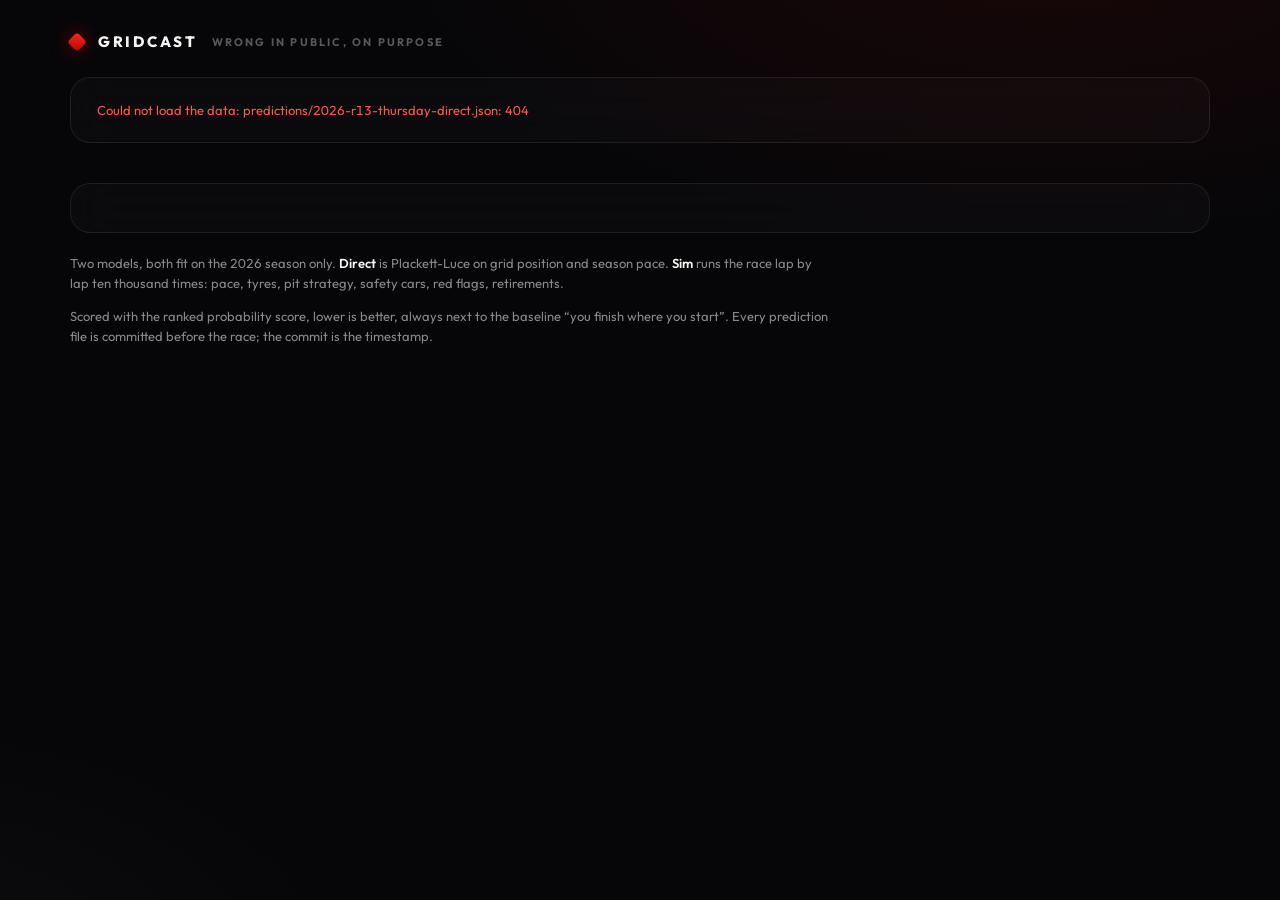
==== site/index.html @ 159142ab "site: static scorecard page, pages workflow, commit proof in manifest" ====
<!DOCTYPE html>
<html lang="en">
<head>
<meta charset="utf-8">
<meta name="viewport" content="width=device-width, initial-scale=1">
<title>gridcast · F1 probabilities, committed before lights out</title>
<meta name="description" content="Two models predict every Formula 1 race before it starts. Every prediction is committed to git first, so the misses are on the record too.">
<link rel="preconnect" href="https://fonts.googleapis.com">
<link rel="preconnect" href="https://fonts.gstatic.com" crossorigin>
<link href="https://fonts.googleapis.com/css2?family=Outfit:wght@300;400;500;600;700;800&display=swap" rel="stylesheet">
<link rel="icon" href="data:image/svg+xml,%3Csvg xmlns='http://www.w3.org/2000/svg' viewBox='0 0 32 32'%3E%3Crect x='7' y='7' width='18' height='18' rx='4' transform='rotate(45 16 16)' fill='%23E10600'/%3E%3C/svg%3E">
<link rel="stylesheet" href="style.css">
</head>
<body>
<main>
  <header class="top">
    <span class="mark" aria-hidden="true"></span>
    <span class="wordmark">GRIDCAST</span>
    <span class="tag">WRONG IN PUBLIC, ON PURPOSE</span>
    <span class="spacer"></span>
    <a class="repo" id="repo-link" href="#" hidden>source</a>
  </header>

  <section id="hero" class="card hero" aria-label="Next race">
    <p class="muted">Loading the next call…</p>
  </section>

  <section id="record" class="record" aria-label="Record so far"></section>

  <section id="races" class="card races" aria-label="Scored races"></section>

  <footer class="foot">
    <p>Two models, both fit on the 2026 season only. <b>Direct</b> is Plackett-Luce on grid position and season pace. <b>Sim</b> runs the race lap by lap ten thousand times: pace, tyres, pit strategy, safety cars, red flags, retirements.</p>
    <p>Scored with the ranked probability score, lower is better, always next to the baseline “you finish where you start”. Every prediction file is committed before the race; the commit is the timestamp.</p>
  </footer>
</main>
<script src="app.js"></script>
</body>
</html>
---- site/style.css ----
/* Tokens ported from apex (github.com/nitrimandylis/apex, app/tokens.css):
   dark glass timing screen, F1 red. Plain CSS, no build. */
:root {
  --paper: #060608;
  --ink: #F5F3F1;
  --ink-dim: rgba(245, 243, 241, 0.55);
  --ink-faint: rgba(245, 243, 241, 0.35);
  --accent: #E10600;
  --bright: #FF564E;
  --rule: rgba(245, 243, 241, 0.08);
  --glass: rgba(255, 255, 255, 0.025);
  --font: "Outfit", "Helvetica Neue", sans-serif;
  --ease-out: cubic-bezier(0.22, 1, 0.36, 1);
  --ease-strong: cubic-bezier(0.23, 1, 0.32, 1);
}

* { box-sizing: border-box; }

html {
  min-height: 100%;
  background:
    radial-gradient(1100px 520px at 82% -8%, rgba(225, 6, 0, 0.09), transparent 60%),
    radial-gradient(900px 500px at -10% 110%, rgba(255, 255, 255, 0.03), transparent 55%),
    var(--paper);
}
html, body {
  margin: 0;
  color: var(--ink);
  font-family: var(--font);
  font-variant-numeric: tabular-nums;
  -webkit-font-smoothing: antialiased;
}

a { color: var(--ink); text-decoration: none; }
a:hover { color: var(--bright); }
a:focus-visible, button:focus-visible, summary:focus-visible { outline: 2px solid var(--bright); outline-offset: 2px; }

main { max-width: 1180px; margin: 0 auto; padding: 32px 20px 80px; }

/* ---- header ---- */
.top { display: flex; align-items: center; gap: 14px; margin-bottom: 26px; flex-wrap: wrap; }
.mark {
  width: 14px; height: 14px; border-radius: 4px; transform: rotate(45deg);
  background: linear-gradient(135deg, #FF2A1F, #B50500);
  box-shadow: 0 0 18px rgba(225, 6, 0, 0.55);
}
.wordmark { font-weight: 800; letter-spacing: 0.18em; font-size: 15px; }
.tag { font-size: 11px; font-weight: 700; letter-spacing: 0.2em; color: var(--ink-faint); }
.spacer { flex: 1; }
.repo { font-size: 12px; color: var(--ink-dim); border: 1px solid var(--rule); border-radius: 999px; padding: 5px 12px; }
.repo:hover { border-color: var(--ink-dim); }

/* ---- cards ---- */
.card {
  border: 1px solid var(--rule);
  background: var(--glass);
  border-radius: 20px;
  padding: 24px 26px;
  backdrop-filter: blur(18px);
  margin-bottom: 20px;
}
.label { font-size: 11px; font-weight: 700; letter-spacing: 0.2em; color: var(--ink-dim); margin: 0 0 14px; }
.muted { color: var(--ink-dim); font-size: 13px; margin: 0; }
.bad { color: var(--bright); }

/* ---- hero head ---- */
.hero h1 { font-size: 26px; font-weight: 600; margin: 0 0 4px; letter-spacing: 0.01em; }
.hero .sub { font-size: 13px; color: var(--ink-dim); margin: 0 0 18px; }
.stamps { display: flex; flex-wrap: wrap; gap: 8px 24px; font-size: 12px; color: var(--ink-dim); margin: 0 0 22px; padding: 0; list-style: none; }
.stamps b { color: var(--ink); font-weight: 600; }
.stamps code { font-family: ui-monospace, SFMono-Regular, Menlo, monospace; font-size: 11px; color: var(--ink-faint); }

/* ---- heatmaps (desktop hero) ---- */
.heatmaps { display: grid; grid-template-columns: 1fr 1fr; gap: 20px; }
.heat { min-width: 0; }
.heat .scroll { overflow-x: auto; }
.heat table { border-collapse: collapse; }
.heat th { font-size: 9.5px; font-weight: 600; color: var(--ink-faint); padding: 0 0 6px; text-align: center; }
.heat th.n { text-align: right; padding-right: 6px; }
.heat td.d {
  position: sticky; left: 0; background: var(--paper);
  font-size: 12.5px; font-weight: 500; padding: 0 8px 0 0; white-space: nowrap;
}
.heat td.c { width: 20px; height: 19px; padding: 1px; }
.heat td.c div { width: 100%; height: 100%; border-radius: 3px; }
.heat td.n { font-size: 11.5px; color: var(--ink-dim); text-align: right; padding: 0 0 0 8px; white-space: nowrap; }
.heat td.n.first { padding-left: 14px; }
.heat tr:hover td.c div { outline: 1px solid rgba(245, 243, 241, 0.25); }
.heat .scale { font-size: 11px; color: var(--ink-faint); margin-top: 10px; }

.stripe { display: inline-block; width: 3px; height: 14px; border-radius: 2px; margin-right: 8px; vertical-align: -2px; }

/* ---- bars (phone hero) ---- */
.bars { display: none; }
.seg { display: inline-flex; border: 1px solid var(--rule); border-radius: 999px; padding: 3px; gap: 2px; margin-bottom: 14px; }
.seg button {
  font: inherit; font-size: 12px; font-weight: 600; letter-spacing: 0.04em;
  color: var(--ink-dim); background: transparent; border: 0; border-radius: 999px;
  padding: 6px 12px; cursor: pointer; transition: transform 120ms var(--ease-strong);
}
.seg button[aria-pressed="true"] { background: rgba(245, 243, 241, 0.1); color: var(--ink); }
.seg button:active { transform: scale(0.97); }
.legend { display: flex; gap: 16px; font-size: 11px; color: var(--ink-dim); margin-bottom: 10px; }
.legend i { display: inline-block; width: 10px; height: 10px; border-radius: 2px; margin-right: 6px; vertical-align: -1px; }
.legend .direct i { background: var(--ink); }
.legend .sim i { background: var(--accent); }
.bar-row { display: grid; grid-template-columns: 58px 1fr 84px; align-items: center; gap: 10px; padding: 7px 8px; border-radius: 10px; }
.bar-row:nth-child(odd) { background: rgba(255, 255, 255, 0.025); }
.bar-row .code { font-size: 13px; font-weight: 600; white-space: nowrap; }
.bar-row .track { display: grid; gap: 3px; }
.bar-row .bar { height: 7px; border-radius: 2px; transform-origin: left; }
.bar-row .bar.direct { background: var(--ink); }
.bar-row .bar.sim { background: var(--accent); }
.bar-row .nums { font-size: 12px; text-align: right; color: var(--ink-dim); line-height: 1.3; }
.bar-row .nums b { color: var(--ink); font-weight: 600; }

/* ---- record strip ---- */
.record { display: grid; grid-template-columns: repeat(auto-fit, minmax(240px, 1fr)); gap: 14px; margin-bottom: 20px; }
.record .cell { border: 1px solid var(--rule); background: var(--glass); border-radius: 16px; padding: 16px 18px; }
.record .cell .label { margin-bottom: 10px; }
.record .row { display: flex; justify-content: space-between; font-size: 13px; padding: 3px 0; color: var(--ink-dim); }
.record .row b { color: var(--ink); font-weight: 600; }
.record .row.win b { font-weight: 700; }
.record .row.bad b { color: var(--bright); }
.record .empty { border: 1px dashed var(--rule); border-radius: 16px; padding: 16px 18px; font-size: 13px; color: var(--ink-dim); }

/* ---- race table ---- */
.races .head, .race summary, .race .drv { display: grid; align-items: center; gap: 10px; }
.races .head, .race summary { grid-template-columns: 40px 1fr 76px 76px 76px; }
.races .head { font-size: 10.5px; font-weight: 700; letter-spacing: 0.16em; color: var(--ink-faint); padding: 0 10px 8px; }
.races .head span:nth-child(n+3), .race summary span:nth-child(n+3) { text-align: right; }
.race summary { list-style: none; cursor: pointer; padding: 10px; border-radius: 12px; font-size: 13.5px; }
.race summary::-webkit-details-marker { display: none; }
.race:nth-of-type(odd) summary { background: rgba(255, 255, 255, 0.025); }
.race summary:hover { background: rgba(255, 255, 255, 0.05); }
.race .rnd { color: var(--ink-faint); font-weight: 600; }
.race .call { display: block; color: var(--ink-dim); font-size: 11.5px; text-transform: capitalize; }
.race .win { font-weight: 700; }
.race .drivers { padding: 6px 10px 14px 50px; }
.race .drv { grid-template-columns: 70px 50px 50px 76px 76px; font-size: 12.5px; padding: 4px 0; color: var(--ink-dim); }
.race .drv.hd { font-size: 10px; letter-spacing: 0.16em; font-weight: 700; color: var(--ink-faint); }
.race .drv span:nth-child(n+2) { text-align: right; }
.race .drv .code { color: var(--ink); font-weight: 600; text-align: left; }
.races .total { grid-template-columns: 40px 1fr 76px 76px 76px; display: grid; gap: 10px; padding: 12px 10px 2px; font-size: 13.5px; border-top: 1px solid var(--rule); margin-top: 8px; }
.races .total span:nth-child(n+3) { text-align: right; }

/* ---- footer ---- */
.foot { font-size: 13px; color: var(--ink-dim); line-height: 1.55; max-width: 760px; }
.foot b { color: var(--ink); font-weight: 600; }

/* ---- motion, from apex ---- */
@keyframes sweep { from { clip-path: inset(0 100% 0 0); } to { clip-path: inset(0 0 0 0); } }
@keyframes bar-in { from { transform: scaleX(0); } }
.sweep { animation: sweep 700ms var(--ease-out) both; }
.bar-row .bar { animation: bar-in 600ms var(--ease-strong) both; }
@media (prefers-reduced-motion: reduce) {
  .sweep, .bar-row .bar { animation: none; clip-path: none; }
  .seg button:active { transform: none; }
}

/* ---- the one breakpoint: heatmaps on desktop, bars on phones ---- */
@media (max-width: 900px) {
  .heatmaps { display: none; }
  .bars { display: block; }
  .card { padding: 20px 16px; }
  .races .head, .race summary, .races .total { grid-template-columns: 34px 1fr 62px 62px 62px; }
  .race .drivers { padding-left: 10px; }
}
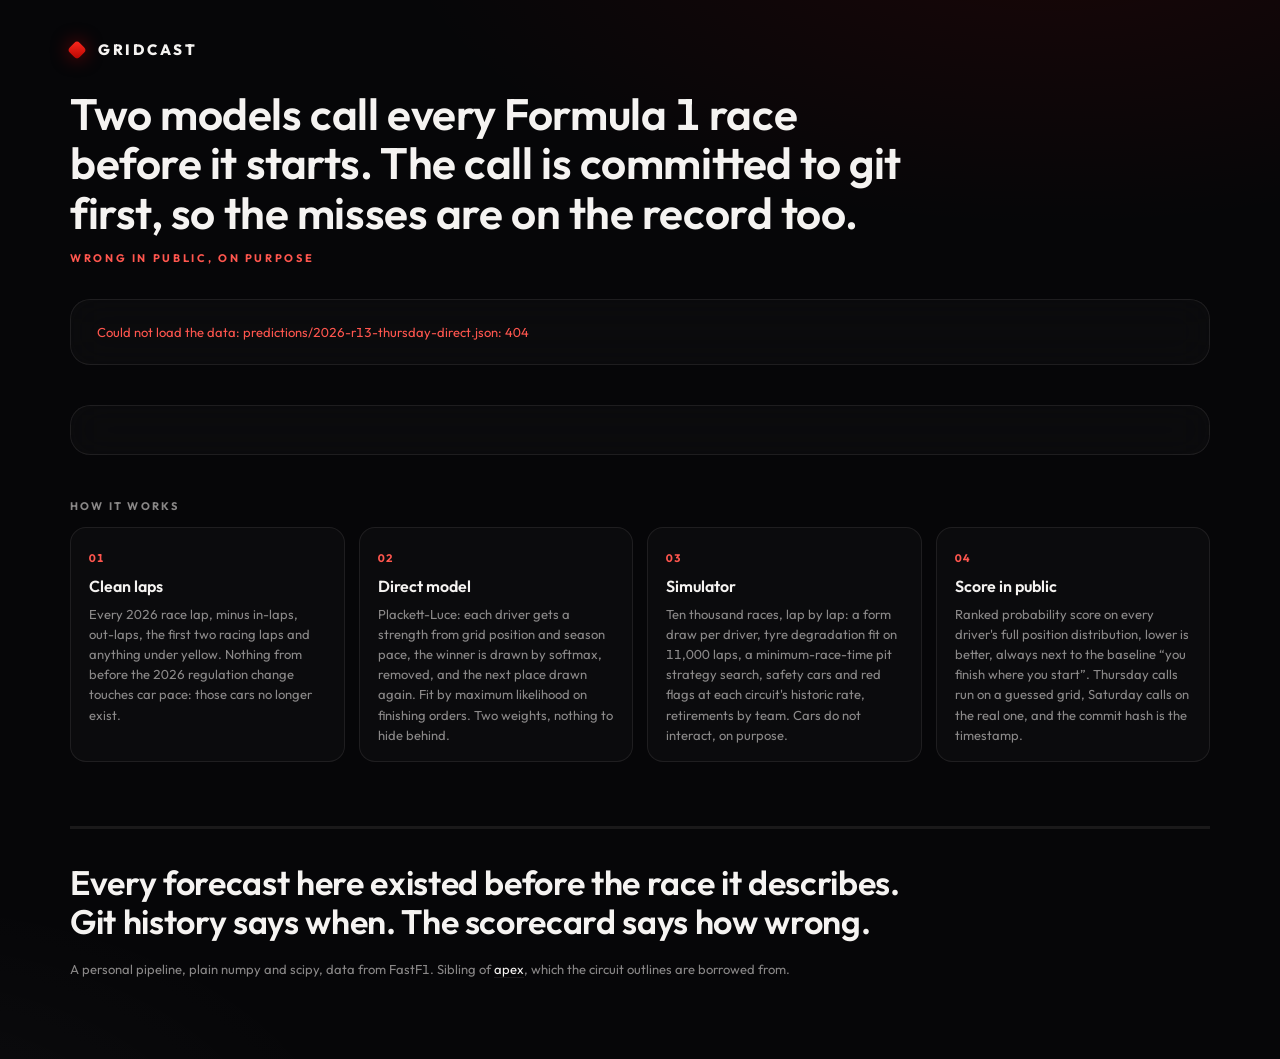
==== commit 95928169: "site: masthead, circuit outline, countdown, method cards, statement footer" ====
--- a/site/index.html
+++ b/site/index.html
@@ -13,12 +13,15 @@
 </head>
 <body>
 <main>
-  <header class="top">
-    <span class="mark" aria-hidden="true"></span>
-    <span class="wordmark">GRIDCAST</span>
-    <span class="tag">WRONG IN PUBLIC, ON PURPOSE</span>
-    <span class="spacer"></span>
-    <a class="repo" id="repo-link" href="#" hidden>source</a>
+  <header class="mast">
+    <div class="mast-row">
+      <span class="mark" aria-hidden="true"></span>
+      <span class="wordmark">GRIDCAST</span>
+      <span class="spacer"></span>
+      <a class="repo" id="repo-link" href="#" hidden>source on github</a>
+    </div>
+    <h1 class="thesis sweep">Two models call every Formula&nbsp;1 race before it starts. The call is committed to git first, so the misses are on the record too.</h1>
+    <p class="tag">WRONG IN PUBLIC, ON PURPOSE</p>
   </header>
 
   <section id="hero" class="card hero" aria-label="Next race">
@@ -29,9 +32,35 @@
 
   <section id="races" class="card races" aria-label="Scored races"></section>
 
-  <footer class="foot">
-    <p>Two models, both fit on the 2026 season only. <b>Direct</b> is Plackett-Luce on grid position and season pace. <b>Sim</b> runs the race lap by lap ten thousand times: pace, tyres, pit strategy, safety cars, red flags, retirements.</p>
-    <p>Scored with the ranked probability score, lower is better, always next to the baseline “you finish where you start”. Every prediction file is committed before the race; the commit is the timestamp.</p>
+  <section class="method" aria-label="How it works">
+    <p class="label">HOW IT WORKS</p>
+    <div class="steps">
+      <article class="step">
+        <span class="num">01</span>
+        <h3>Clean laps</h3>
+        <p>Every 2026 race lap, minus in-laps, out-laps, the first two racing laps and anything under yellow. Nothing from before the 2026 regulation change touches car pace: those cars no longer exist.</p>
+      </article>
+      <article class="step">
+        <span class="num">02</span>
+        <h3>Direct model</h3>
+        <p>Plackett-Luce: each driver gets a strength from grid position and season pace, the winner is drawn by softmax, removed, and the next place drawn again. Fit by maximum likelihood on finishing orders. Two weights, nothing to hide behind.</p>
+      </article>
+      <article class="step">
+        <span class="num">03</span>
+        <h3>Simulator</h3>
+        <p>Ten thousand races, lap by lap: a form draw per driver, tyre degradation fit on 11,000 laps, a minimum-race-time pit strategy search, safety cars and red flags at each circuit's historic rate, retirements by team. Cars do not interact, on purpose.</p>
+      </article>
+      <article class="step">
+        <span class="num">04</span>
+        <h3>Score in public</h3>
+        <p>Ranked probability score on every driver's full position distribution, lower is better, always next to the baseline “you finish where you start”. Thursday calls run on a guessed grid, Saturday calls on the real one, and the commit hash is the timestamp.</p>
+      </article>
+    </div>
+  </section>
+
+  <footer class="statement">
+    <p class="big">Every forecast here existed before the race it describes.<br>Git history says when. The scorecard says how wrong.</p>
+    <p class="small">A personal pipeline, plain numpy and scipy, data from FastF1. Sibling of <a href="https://github.com/nitrimandylis/apex">apex</a>, which the circuit outlines are borrowed from. <span id="foot-repo"></span></p>
   </footer>
 </main>
 <script src="app.js"></script>
--- a/site/style.css
+++ b/site/style.css
@@ -37,18 +37,20 @@
 
 main { max-width: 1180px; margin: 0 auto; padding: 32px 20px 80px; }
 
-/* ---- header ---- */
-.top { display: flex; align-items: center; gap: 14px; margin-bottom: 26px; flex-wrap: wrap; }
+/* ---- masthead ---- */
+.mast { margin: 8px 0 34px; }
+.mast-row { display: flex; align-items: center; gap: 14px; margin-bottom: 30px; }
 .mark {
   width: 14px; height: 14px; border-radius: 4px; transform: rotate(45deg);
   background: linear-gradient(135deg, #FF2A1F, #B50500);
   box-shadow: 0 0 18px rgba(225, 6, 0, 0.55);
 }
 .wordmark { font-weight: 800; letter-spacing: 0.18em; font-size: 15px; }
-.tag { font-size: 11px; font-weight: 700; letter-spacing: 0.2em; color: var(--ink-faint); }
 .spacer { flex: 1; }
 .repo { font-size: 12px; color: var(--ink-dim); border: 1px solid var(--rule); border-radius: 999px; padding: 5px 12px; }
 .repo:hover { border-color: var(--ink-dim); }
+.thesis { font-size: clamp(26px, 3.6vw, 44px); font-weight: 600; line-height: 1.12; letter-spacing: -0.01em; margin: 0 0 14px; max-width: 980px; text-wrap: balance; }
+.tag { font-size: 11px; font-weight: 700; letter-spacing: 0.24em; color: var(--bright); margin: 0; }
 
 /* ---- cards ---- */
 .card {
@@ -63,9 +65,21 @@
 .muted { color: var(--ink-dim); font-size: 13px; margin: 0; }
 .bad { color: var(--bright); }
 
-/* ---- hero head ---- */
-.hero h1 { font-size: 26px; font-weight: 600; margin: 0 0 4px; letter-spacing: 0.01em; }
-.hero .sub { font-size: 13px; color: var(--ink-dim); margin: 0 0 18px; }
+/* ---- hero head: circuit, race, countdown ---- */
+.event { display: grid; grid-template-columns: 150px 1fr auto; gap: 24px; align-items: center; margin-bottom: 26px; }
+.circuit { width: 150px; height: 150px; }
+.circuit path { fill: none; stroke: var(--ink); stroke-width: 2.2; stroke-linecap: round; stroke-linejoin: round; }
+.circuit .glow { stroke: var(--accent); stroke-width: 6; opacity: 0.35; filter: blur(4px); }
+.event .kicker { font-size: 11px; font-weight: 700; letter-spacing: 0.2em; color: var(--ink-dim); margin: 0 0 8px; }
+.event h2 { font-size: clamp(26px, 3vw, 36px); font-weight: 600; margin: 0 0 8px; letter-spacing: -0.01em; }
+.event .sub { font-size: 13px; color: var(--ink-dim); margin: 0; }
+.clock { display: flex; gap: 8px; }
+.clock .box { width: 74px; border-radius: 16px; border: 1px solid rgba(255, 255, 255, 0.07); background: rgba(255, 255, 255, 0.04); padding: 12px 0 10px; text-align: center; }
+.clock .box.accent { background: rgba(225, 6, 0, 0.10); border-color: rgba(225, 6, 0, 0.35); }
+.clock .box .v { font-size: 30px; font-weight: 700; line-height: 1; }
+.clock .box.accent .v { color: var(--bright); }
+.clock .box .l { font-size: 10px; letter-spacing: 0.2em; color: var(--ink-dim); margin-top: 6px; }
+.clock .done { font-size: 13px; color: var(--ink-dim); max-width: 220px; text-align: right; }
 .stamps { display: flex; flex-wrap: wrap; gap: 8px 24px; font-size: 12px; color: var(--ink-dim); margin: 0 0 22px; padding: 0; list-style: none; }
 .stamps b { color: var(--ink); font-weight: 600; }
 .stamps code { font-family: ui-monospace, SFMono-Regular, Menlo, monospace; font-size: 11px; color: var(--ink-faint); }
@@ -78,7 +92,7 @@
 .heat th { font-size: 9.5px; font-weight: 600; color: var(--ink-faint); padding: 0 0 6px; text-align: center; }
 .heat th.n { text-align: right; padding-right: 6px; }
 .heat td.d {
-  position: sticky; left: 0; background: var(--paper);
+  position: sticky; left: 0; background: #0c0c0e; /* paper under the glass card */
   font-size: 12.5px; font-weight: 500; padding: 0 8px 0 0; white-space: nowrap;
 }
 .heat td.c { width: 20px; height: 19px; padding: 1px; }
@@ -144,9 +158,19 @@
 .races .total { grid-template-columns: 40px 1fr 76px 76px 76px; display: grid; gap: 10px; padding: 12px 10px 2px; font-size: 13.5px; border-top: 1px solid var(--rule); margin-top: 8px; }
 .races .total span:nth-child(n+3) { text-align: right; }
 
-/* ---- footer ---- */
-.foot { font-size: 13px; color: var(--ink-dim); line-height: 1.55; max-width: 760px; }
-.foot b { color: var(--ink); font-weight: 600; }
+/* ---- method ---- */
+.method { margin: 44px 0 0; }
+.steps { display: grid; grid-template-columns: repeat(4, 1fr); gap: 14px; }
+.step { border: 1px solid var(--rule); background: var(--glass); border-radius: 16px; padding: 18px 18px 16px; }
+.step .num { font-size: 11px; font-weight: 700; letter-spacing: 0.2em; color: var(--bright); }
+.step h3 { font-size: 16px; font-weight: 600; margin: 10px 0 8px; }
+.step p { font-size: 13px; line-height: 1.55; color: var(--ink-dim); margin: 0; }
+
+/* ---- statement footer ---- */
+.statement { margin: 64px 0 0; padding-top: 34px; border-top: 3px solid var(--rule); }
+.statement .big { font-size: clamp(22px, 2.8vw, 34px); font-weight: 600; line-height: 1.15; letter-spacing: -0.01em; margin: 0 0 18px; max-width: 900px; }
+.statement .small { font-size: 13px; color: var(--ink-dim); line-height: 1.55; margin: 0; max-width: 720px; }
+.statement a { color: var(--ink); border-bottom: 1px solid var(--rule); }
 
 /* ---- motion, from apex ---- */
 @keyframes sweep { from { clip-path: inset(0 100% 0 0); } to { clip-path: inset(0 0 0 0); } }
@@ -163,6 +187,12 @@
   .heatmaps { display: none; }
   .bars { display: block; }
   .card { padding: 20px 16px; }
+  .event { grid-template-columns: 96px 1fr; }
+  .circuit { width: 96px; height: 96px; }
+  .clock { grid-column: 1 / -1; }
+  .clock .box { width: 64px; padding: 10px 0 8px; }
+  .clock .box .v { font-size: 24px; }
+  .steps { grid-template-columns: 1fr; }
   .races .head, .race summary, .races .total { grid-template-columns: 34px 1fr 62px 62px 62px; }
   .race .drivers { padding-left: 10px; }
 }
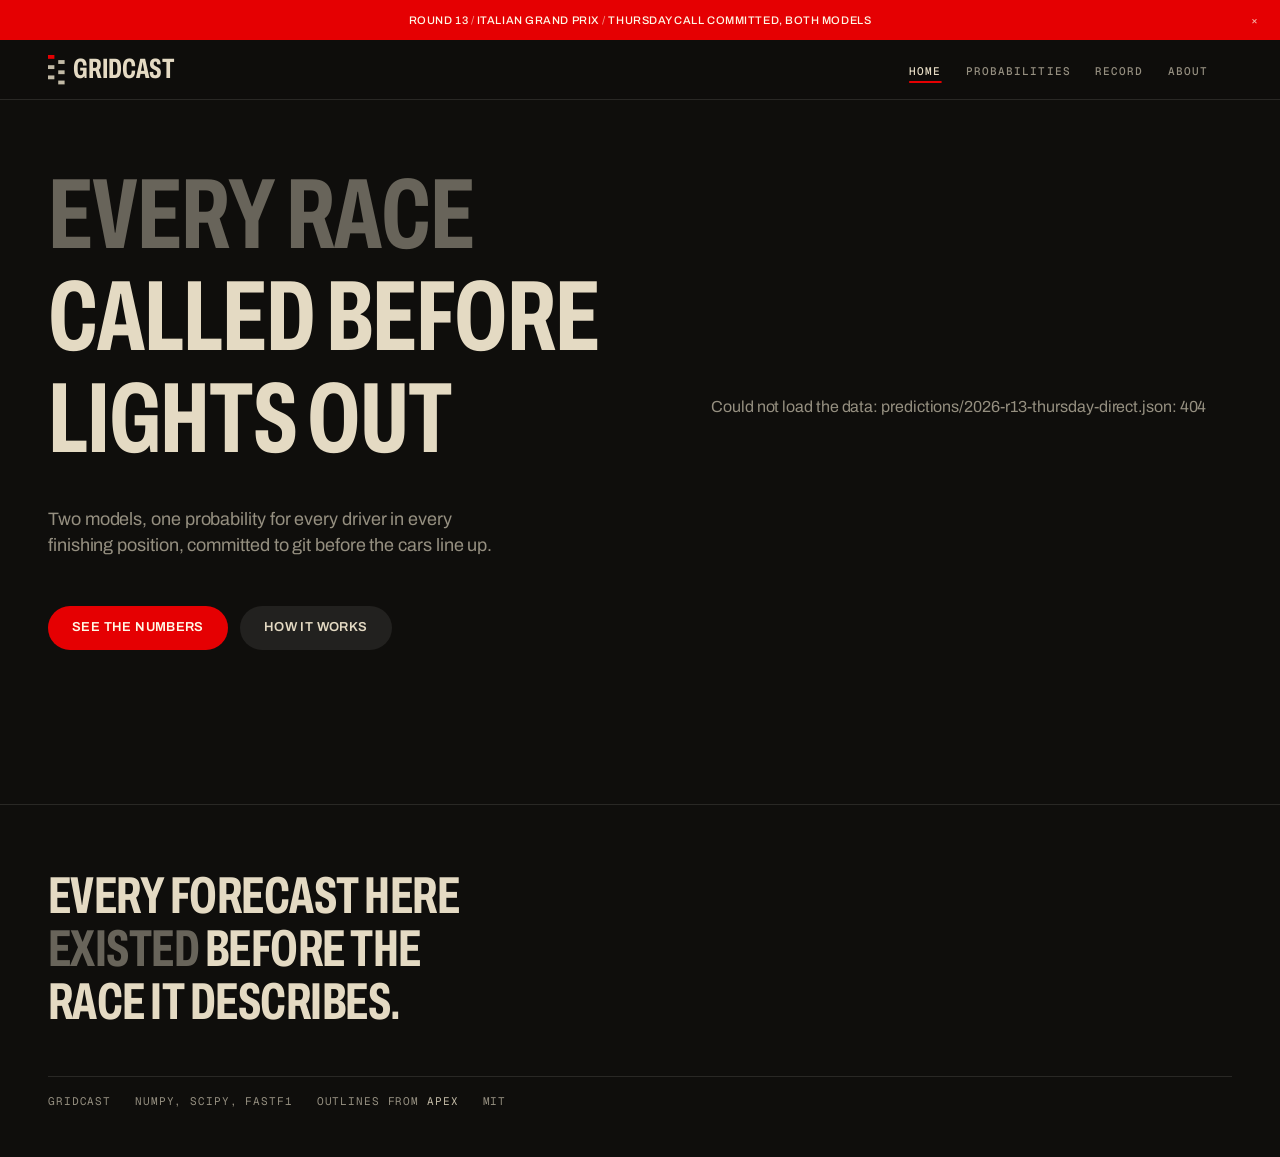
==== commit 07c4f1d5: "site: fill the frame, new grid mark, deeper about and probabilities prose" ====
--- a/site/index.html
+++ b/site/index.html
@@ -3,66 +3,67 @@
 <head>
 <meta charset="utf-8">
 <meta name="viewport" content="width=device-width, initial-scale=1">
-<title>gridcast · F1 probabilities, committed before lights out</title>
-<meta name="description" content="Two models predict every Formula 1 race before it starts. Every prediction is committed to git first, so the misses are on the record too.">
+<title>gridcast · F1 race probabilities, committed before lights out</title>
+<meta name="description" content="Two models predict every Formula 1 race before it starts. Every prediction is committed to git first.">
 <link rel="preconnect" href="https://fonts.googleapis.com">
 <link rel="preconnect" href="https://fonts.gstatic.com" crossorigin>
-<link href="https://fonts.googleapis.com/css2?family=Outfit:wght@300;400;500;600;700;800&display=swap" rel="stylesheet">
-<link rel="icon" href="data:image/svg+xml,%3Csvg xmlns='http://www.w3.org/2000/svg' viewBox='0 0 32 32'%3E%3Crect x='7' y='7' width='18' height='18' rx='4' transform='rotate(45 16 16)' fill='%23E10600'/%3E%3C/svg%3E">
+<link href="https://fonts.googleapis.com/css2?family=Archivo:wdth,wght@62..125,400..700&family=Geist+Mono:wght@400..600&display=swap" rel="stylesheet">
+<link rel="icon" href="data:image/svg+xml,%3Csvg xmlns='http://www.w3.org/2000/svg' viewBox='0 0 32 32'%3E%3Crect width='32' height='32' fill='%230e0e0e'/%3E%3Cg fill='%23c2baa6'%3E%3Crect x='17' y='6.5' width='9' height='5'/%3E%3Crect x='5' y='11' width='9' height='5'/%3E%3Crect x='17' y='15.5' width='9' height='5'/%3E%3Crect x='5' y='20' width='9' height='5'/%3E%3Crect x='17' y='24.5' width='9' height='5'/%3E%3C/g%3E%3Crect x='5' y='2' width='9' height='5' fill='%23e50000'/%3E%3C/svg%3E">
+<link rel="stylesheet" href="tokens.css">
 <link rel="stylesheet" href="style.css">
 </head>
-<body>
+<body data-page="home">
+
+<header class="nav" id="nav">
+  <div class="nav-banner" id="banner">
+    <p id="banner-text">Reading the latest call</p>
+    <button class="nav-x" id="banner-x" type="button" aria-label="Dismiss announcement">&times;</button>
+  </div>
+  <div class="nav-bar">
+    <div class="nav-inner">
+      <a class="wordmark" href="index.html"><svg class="mark" viewBox="0 0 13 23" aria-hidden="true"><rect class="pole" x="0" y="0" width="5" height="3"/><rect x="8" y="4" width="5" height="3"/><rect x="0" y="8" width="5" height="3"/><rect x="8" y="12" width="5" height="3"/><rect x="0" y="16" width="5" height="3"/><rect x="8" y="20" width="5" height="3"/></svg>gridcast</a>
+      <nav aria-label="Primary">
+        <ul class="nav-links">
+          <li><a href="index.html" aria-current="page">Home</a></li>
+          <li><a href="probabilities.html">Probabilities</a></li>
+          <li><a href="record.html">Record</a></li>
+          <li><a href="about.html">About</a></li>
+          <li><a href="#" id="repo-link" hidden>Source</a></li>
+        </ul>
+      </nav>
+    </div>
+  </div>
+</header>
+
 <main>
-  <header class="mast">
-    <div class="mast-row">
-      <span class="mark" aria-hidden="true"></span>
-      <span class="wordmark">GRIDCAST</span>
-      <span class="spacer"></span>
-      <a class="repo" id="repo-link" href="#" hidden>source on github</a>
+  <section class="marquee">
+    <div class="marquee-copy">
+      <h1 style="--i:0"><span class="dim">Every race</span><br>called before<br>lights out</h1>
+      <p class="sub" style="--i:1">Two models, one probability for every driver in every finishing position, committed to git before the cars line up.</p>
+      <div class="cta" style="--i:2">
+        <a class="btn" href="probabilities.html">See the numbers</a>
+        <a class="btn btn-quiet" href="about.html">How it works</a>
+      </div>
     </div>
-    <h1 class="thesis sweep">Two models call every Formula&nbsp;1 race before it starts. The call is committed to git first, so the misses are on the record too.</h1>
-    <p class="tag">WRONG IN PUBLIC, ON PURPOSE</p>
-  </header>
-
-  <section id="hero" class="card hero" aria-label="Next race">
-    <p class="muted">Loading the next call…</p>
+    <div id="next" aria-label="The next race"><p class="waiting">Reading the next call.</p></div>
   </section>
 
-  <section id="record" class="record" aria-label="Record so far"></section>
+  <section id="next-call" aria-label="Standings"><div id="board"></div></section>
+</main>
 
-  <section id="races" class="card races" aria-label="Scored races"></section>
+<footer class="foot">
+  <div class="foot-inner">
+    <p class="foot-line">Every forecast here <span class="dim">existed</span> before the race it describes.</p>
+    <div class="foot-meta">
+      <span>gridcast</span>
+      <span>numpy, scipy, FastF1</span>
+      <span>outlines from <a href="https://github.com/nitrimandylis/apex">apex</a></span>
+      <span>MIT</span>
+      <span id="foot-repo"></span>
+    </div>
+  </div>
+</footer>
 
-  <section class="method" aria-label="How it works">
-    <p class="label">HOW IT WORKS</p>
-    <div class="steps">
-      <article class="step">
-        <span class="num">01</span>
-        <h3>Clean laps</h3>
-        <p>Every 2026 race lap, minus in-laps, out-laps, the first two racing laps and anything under yellow. Nothing from before the 2026 regulation change touches car pace: those cars no longer exist.</p>
-      </article>
-      <article class="step">
-        <span class="num">02</span>
-        <h3>Direct model</h3>
-        <p>Plackett-Luce: each driver gets a strength from grid position and season pace, the winner is drawn by softmax, removed, and the next place drawn again. Fit by maximum likelihood on finishing orders. Two weights, nothing to hide behind.</p>
-      </article>
-      <article class="step">
-        <span class="num">03</span>
-        <h3>Simulator</h3>
-        <p>Ten thousand races, lap by lap: a form draw per driver, tyre degradation fit on 11,000 laps, a minimum-race-time pit strategy search, safety cars and red flags at each circuit's historic rate, retirements by team. Cars do not interact, on purpose.</p>
-      </article>
-      <article class="step">
-        <span class="num">04</span>
-        <h3>Score in public</h3>
-        <p>Ranked probability score on every driver's full position distribution, lower is better, always next to the baseline “you finish where you start”. Thursday calls run on a guessed grid, Saturday calls on the real one, and the commit hash is the timestamp.</p>
-      </article>
-    </div>
-  </section>
-
-  <footer class="statement">
-    <p class="big">Every forecast here existed before the race it describes.<br>Git history says when. The scorecard says how wrong.</p>
-    <p class="small">A personal pipeline, plain numpy and scipy, data from FastF1. Sibling of <a href="https://github.com/nitrimandylis/apex">apex</a>, which the circuit outlines are borrowed from. <span id="foot-repo"></span></p>
-  </footer>
-</main>
 <script src="app.js"></script>
 </body>
 </html>
--- a/site/tokens.css
+++ b/site/tokens.css
@@ -0,0 +1,113 @@
+/* Hallmark · tokens · theme: studied-DNA (source: https://centralhq.com/)
+ * paper band: dark (16.4%) · display style: condensed-caps-grotesk · accent hue: warm-red (29deg)
+ *
+ * Every value here was measured off the source's served CSS and converted to
+ * OKLCH. The greys are a warm ladder, not neutral: the paper is a warm black
+ * and the ink is cream, never white. That single choice is most of the look.
+ *
+ * Every colour and every font on this site comes through a name in this file.
+ */
+:root {
+  /* ---- paper: warm near-black, twelve steps up to a mid grey ---- */
+  --color-paper:    oklch(16.4% 0.005  85);   /* #0e0e0e page, tinted to the 0.005 chroma floor */
+  --color-paper-2:  oklch(21.3% 0.005  85);   /* #191918 raised surface, same */
+  --color-paper-3:  oklch(24.8% 0.004  85);   /* #22211f card */
+  --color-paper-4:  oklch(30.2% 0.006  78);   /* #302e2b hover */
+
+  /* ---- rules ---- */
+  --color-rule:      oklch(27.7% 0.006  92);  /* #292825 hairline */
+  --color-rule-firm: oklch(38.7% 0.010  92);  /* #46443e visible divider */
+
+  /* ---- ink: cream, not white. Contrast vs paper noted per token. ---- */
+  --color-ink:     oklch(89.0% 0.033  87);    /* #e4dac3  13.9:1 */
+  --color-ink-2:   oklch(79.0% 0.029  89);    /* #c2baa6  10.0:1 */
+  --color-muted:   oklch(65.1% 0.023  89);    /* #958f80   6.0:1, AA body */
+  --color-dim:     oklch(50.4% 0.016  89);    /* #68645a   3.3:1, large type only */
+
+  /* ---- accent. Two reds on purpose: the fill is the source's #e50000,
+         which is 4.0:1 and fails AA as text, so accent text uses the
+         brighter one at 4.5:1. Never swap them. ---- */
+  --color-accent:      oklch(57.9% 0.238  29); /* #e50000 fills, marks, bars */
+  --color-accent-text: oklch(61.1% 0.248  29); /* #f50a0a links and accent text */
+  --color-accent-ink:  oklch(98.0% 0.025  89); /* #fff8e6 on an accent fill, 4.6:1 */
+  --color-good:        oklch(88.2% 0.201 159); /* #03ffa7 the source's mint, used for wins */
+  --color-focus:       oklch(88.2% 0.201 159);
+
+  /* ---- type: one family split by width, plus a mono outlier.
+         Archivo at wdth 62 / wght 700 uppercase plays the condensed-display
+         role; Archivo at wdth 100 plays the body role; Geist Mono carries
+         every machine-written number and label. The source uses commercial
+         Klim faces (American Grotesk Condensed, Söhne, Söhne Mono); these
+         are the free equivalents by role, not lookalikes. ---- */
+  --font-display: "Archivo", ui-sans-serif, system-ui, sans-serif;
+  --font-body:    "Archivo", ui-sans-serif, system-ui, sans-serif;
+  --font-data:    "Geist Mono", ui-monospace, SFMono-Regular, Menlo, monospace;
+  --width-condensed: 62;
+  --width-normal: 100;
+
+  /* ---- scale ---- */
+  --text-xs:   0.6875rem;
+  --text-sm:   0.8125rem;
+  --text-base: 1rem;
+  --text-md:   1.125rem;
+  --text-lg:   1.375rem;
+  --text-xl:   1.75rem;
+  --text-2xl:  2.25rem;
+  --text-display:   clamp(2.75rem, 9.5vw, 6.25rem);   /* 100px cap, as measured */
+  --text-display-s: clamp(2rem, 6vw, 3.5rem);
+
+  /* ---- space: the source's own gap ladder, measured off the live page ---- */
+  --space-3xs: 0.125rem;
+  --space-2xs: 0.25rem;
+  --space-xs:  0.5rem;
+  --space-sm:  0.75rem;
+  --space-md:  1rem;
+  --space-lg:  1.5rem;    /* 24 */
+  --space-xl:  2.25rem;   /* 36 */
+  --space-2xl: 3rem;      /* 48 */
+  --space-3xl: 4rem;      /* 64 */
+  --space-4xl: 7rem;      /* 112 */
+  --space-5xl: 9rem;      /* 144 */
+
+  /* The source separates major blocks with a fixed 200px void rather than
+     section padding. That is the page's whole rhythm. Ours is shorter: the
+     source is a marketing page with four screens of copy, this one has tables
+     that have to be comparable without a scroll between them. */
+  --void: clamp(3rem, 7vw, 6.5rem);
+  /* The source runs an 800px column because its content is marketing copy.
+     Ours is 20x20 probability matrices and a ledger, so the spine is wider;
+     prose is held back to --measure instead. */
+  --spine: 78rem;         /* 1248px content column */
+  /* The narrow column, kept for the two places that genuinely want one: the
+     hero's call card and the record page's side rail. Blocks do NOT cap here
+     by default. Capping every block at 800px inside a 1248px frame left the
+     whole site leaning into its own left half. */
+  --column: 50rem;        /* 800px */
+  --page-gutter: clamp(1rem, 4vw, 2rem);
+  --measure: 62ch;
+
+  /* ---- rules and radii: small on surfaces, full pill on buttons ---- */
+  --rule-hair: 1px;
+  --rule-firm: 2px;
+  --radius-cell: 3px;
+  --radius-card: 8px;
+  --radius-pill: 999px;
+
+  /* ---- motion ---- */
+  --ease-out:    cubic-bezier(0.16, 1, 0.3, 1);
+  --dur-micro: 120ms;
+  --dur-short: 220ms;
+  --dur-long:  420ms;
+
+  /* ---- N12 nav geometry ---- */
+  --banner-h: 40px;
+  --bar-h: 60px;
+  --z-nav: 500;
+}
+
+/* On a very wide monitor a 1248px frame reads as a strip down the middle.
+   One step up is enough: the matrices get the room and the prose stays held
+   at --measure inside it. */
+@media (min-width: 100rem) {
+  :root { --spine: 86rem; }
+}
--- a/site/style.css
+++ b/site/style.css
@@ -1,198 +1,1168 @@
-/* Tokens ported from apex (github.com/nitrimandylis/apex, app/tokens.css):
-   dark glass timing screen, F1 red. Plain CSS, no build. */
-:root {
-  --paper: #060608;
-  --ink: #F5F3F1;
-  --ink-dim: rgba(245, 243, 241, 0.55);
-  --ink-faint: rgba(245, 243, 241, 0.35);
-  --accent: #E10600;
-  --bright: #FF564E;
-  --rule: rgba(245, 243, 241, 0.08);
-  --glass: rgba(255, 255, 255, 0.025);
-  --font: "Outfit", "Helvetica Neue", sans-serif;
-  --ease-out: cubic-bezier(0.22, 1, 0.36, 1);
-  --ease-strong: cubic-bezier(0.23, 1, 0.32, 1);
-}
-
-* { box-sizing: border-box; }
+/* Hallmark · pre-emit critique: P5 H5 E4 S5 R4 V5
+ * Hallmark · theme: studied-DNA (source: https://centralhq.com/) · design-system: site/tokens.css
+ * observed-fonts: American Grotesk Condensed Bold + Söhne + Söhne Mono (Klim, commercial)
+ *   → rebuilt by role as Archivo wdth 62/700 + Archivo wdth 100 + Geist Mono
+ * observed-paper: #0e0e0e  ·  observed-accent: #e50000  ·  studied: yes  ·  DNA-source: url
+ * rhythm: measured live at 1009px — 800px content spine, fixed 200px voids between
+ *   major blocks, centred display fold over left-aligned body.
+ *
+ * Four pages, four macrostructures, one system. The pages are deliberately
+ * NOT the same shape:
+ *   index          Marquee Hero (DNA variant: the source keeps a lede and a
+ *                  CTA pair in the fold, so this one does too; the action row
+ *                  sits off the centre axis per gate 6)
+ *   probabilities  Catalogue      two models as two specimens of one thing
+ *   record         Index-First    the page is the ledger, no hero at all
+ *   about          Manifesto      declarations in bleed bands, no step list
+ * nav: N12 status banner + retracting bar · footer: Ft5 statement
+ * mono discipline: Geist Mono holds two roles only, tabular numerals and
+ *   micro-labels. Chrome text is the body face.
+ * contrast: pass (40-41) · nav/footer slop: pass (42-45) · honest: pass (46)
+ * chrome: pass (47) · tokens: pass (48) · mobile: pass (34, 49, 50-57)
+ */
+
+/* ---- base ---------------------------------------------------------------- */
+
+*, *::before, *::after { box-sizing: border-box; }
+
+html, body {
+  /* clip, not hidden: hidden on the root kills position:sticky in Safari */
+  overflow-x: clip;
+}
 
 html {
-  min-height: 100%;
-  background:
-    radial-gradient(1100px 520px at 82% -8%, rgba(225, 6, 0, 0.09), transparent 60%),
-    radial-gradient(900px 500px at -10% 110%, rgba(255, 255, 255, 0.03), transparent 55%),
-    var(--paper);
-}
-html, body {
+  background: var(--color-paper);
+  -webkit-text-size-adjust: 100%;
+}
+
+body {
   margin: 0;
-  color: var(--ink);
-  font-family: var(--font);
+  min-height: 100dvh;
+  display: flex;
+  flex-direction: column;
+  background: var(--color-paper);
+  color: var(--color-ink);
+  font-family: var(--font-body);
+  font-variation-settings: "wdth" var(--width-normal);
+  font-size: var(--text-base);
+  line-height: 1.5;
+  letter-spacing: -0.005em;
+  -webkit-font-smoothing: antialiased;
+  text-rendering: optimizeLegibility;
+}
+
+main {
+  flex: 1;
+  width: 100%;
+  max-width: var(--spine);
+  margin: 0 auto;
+  padding-inline: var(--page-gutter);
+  /* clears the banner and the bar at rest */
+  padding-top: calc(var(--banner-h) + var(--bar-h) + var(--space-3xl));
+}
+
+/* The home fold centres itself in what is left of the viewport, so it does
+   not want the standard block of top padding on top of that. */
+body[data-page="home"] main {
+  padding-top: calc(var(--banner-h) + var(--bar-h));
+}
+
+/* The Manifesto page bleeds edge to edge, so it opts out of the spine. */
+body[data-page="about"] main {
+  max-width: none;
+  padding-inline: 0;
+  /* the first band carries its own void, so main only clears the nav */
+  padding-top: calc(var(--banner-h) + var(--bar-h));
+}
+
+h1, h2, h3 {
+  font-family: var(--font-display);
+  font-weight: 700;
+  font-style: normal;
+  margin: 0;
+  overflow-wrap: anywhere;
+  min-width: 0;
+}
+
+p { margin: 0; }
+
+a { color: inherit; }
+
+code { font-family: var(--font-data); }
+
+:focus-visible {
+  outline: var(--rule-firm) solid var(--color-focus);
+  outline-offset: 3px;
+  border-radius: var(--radius-cell);
+}
+
+::selection { background: var(--color-accent); color: var(--color-accent-ink); }
+
+
+/* ---- N12 · status banner + retracting bar -------------------------------- */
+
+.nav {
+  position: fixed;
+  inset: 0 0 auto;
+  z-index: var(--z-nav);
+  transform: translateY(0);
+  transition: transform var(--dur-short) var(--ease-out);
+}
+.nav.is-compact { transform: translateY(calc(var(--banner-h) * -1)); }
+.nav.is-dismissed { transform: none; }
+.nav.is-dismissed .nav-banner { display: none; }
+
+.nav-banner {
+  height: var(--banner-h);
+  display: flex;
+  align-items: center;
+  justify-content: center;
+  gap: var(--space-sm);
+  padding-inline: var(--space-md);
+  background: var(--color-accent);
+  color: var(--color-accent-ink);
+  font-size: var(--text-xs);
+  font-weight: 500;
+  letter-spacing: 0.05em;
+  text-transform: uppercase;
+  white-space: nowrap;
+  overflow: hidden;
+}
+#banner-text {
+  min-width: 0;
+  overflow: hidden;
+  text-overflow: ellipsis;
+}
+.nav-banner b { font-weight: 500; }
+.nav-banner .sep { opacity: 0.55; }
+
+.nav-x {
+  position: absolute;
+  right: var(--space-sm);
+  width: 28px;
+  height: 28px;
+  display: grid;
+  place-items: center;
+  border: 0;
+  background: none;
+  color: inherit;
+  font: inherit;
+  cursor: pointer;
+  opacity: 0.7;
+  transition: opacity var(--dur-micro) var(--ease-out);
+}
+.nav-x:hover { opacity: 1; }
+.nav-x:active { transform: translateY(1px); }
+.nav-x:disabled { opacity: 0.4; cursor: not-allowed; }
+
+.nav-bar {
+  height: var(--bar-h);
+  background: color-mix(in oklab, var(--color-paper) 88%, transparent);
+  backdrop-filter: blur(12px);
+  border-bottom: var(--rule-hair) solid var(--color-rule);
+}
+.nav-inner {
+  height: 100%;
+  max-width: var(--spine);
+  margin: 0 auto;
+  padding-inline: var(--page-gutter);
+  display: flex;
+  align-items: center;
+  gap: var(--space-lg);
+}
+
+/* The lockup: a staggered starting grid, pole cell in accent, then the name.
+   Six cells in two offset columns is the one shape that reads as an F1 grid
+   and as a probability matrix at the same time, which is the whole site. */
+.wordmark {
+  display: inline-flex;
+  align-items: center;
+  gap: var(--space-xs);
+  font-family: var(--font-display);
+  font-variation-settings: "wdth" var(--width-condensed);
+  font-weight: 700;
+  font-size: var(--text-xl);
+  line-height: 1;
+  letter-spacing: 0.005em;
+  text-transform: uppercase;
+  text-decoration: none;
+  margin-right: auto;
+  white-space: nowrap;
+}
+.mark {
+  height: 1.05em;
+  width: auto;
+  display: block;
+  overflow: visible;
+}
+.mark rect { fill: var(--color-ink-2); transition: fill var(--dur-micro) var(--ease-out); }
+.mark .pole { fill: var(--color-accent); }
+/* The pole cell is the only moving part in the chrome. */
+.wordmark:hover .mark rect { fill: var(--color-ink); }
+.wordmark:hover .mark .pole { fill: var(--color-accent-text); }
+
+.nav-links {
+  display: flex;
+  align-items: center;
+  gap: var(--space-lg);
+  list-style: none;
+  margin: 0;
+  padding: 0;
+}
+.nav-links a {
+  font-family: var(--font-data);
+  font-size: var(--text-xs);
+  font-weight: 500;
+  letter-spacing: 0.1em;
+  text-transform: uppercase;
+  color: var(--color-muted);
+  text-decoration: none;
+  white-space: nowrap;
+  transition: color var(--dur-micro) var(--ease-out);
+}
+.nav-links a:hover { color: var(--color-ink); }
+.nav-links a:active { color: var(--color-accent-text); }
+.nav-links a[aria-current="page"] {
+  color: var(--color-ink);
+  text-decoration: underline;
+  text-decoration-color: var(--color-accent);
+  text-decoration-thickness: 2px;
+  text-underline-offset: 6px;
+}
+
+/* ---- buttons ------------------------------------------------------------- */
+
+.btn {
+  display: inline-flex;
+  align-items: center;
+  gap: var(--space-xs);
+  min-height: 44px;
+  padding: 0 var(--space-lg);
+  border: 0;
+  border-radius: var(--radius-pill);
+  background: var(--color-accent);
+  color: var(--color-accent-ink);
+  font-size: var(--text-sm);
+  font-weight: 600;
+  letter-spacing: 0.03em;
+  text-transform: uppercase;
+  text-decoration: none;
+  white-space: nowrap;
+  cursor: pointer;
+  transition: background var(--dur-micro) var(--ease-out), transform 160ms var(--ease-out);
+}
+.btn:hover { background: var(--color-accent-text); }
+.btn:active { background: var(--color-accent); transform: scale(0.97); }
+.btn:disabled, .btn[aria-disabled="true"] {
+  opacity: 0.55;
+  cursor: not-allowed;
+  background: var(--color-paper-3);
+  color: var(--color-muted);
+}
+
+.btn-quiet {
+  background: var(--color-paper-3);
+  color: var(--color-ink);
+}
+.btn-quiet:hover { background: var(--color-paper-4); }
+
+
+/* ---- index · Marquee Hero ------------------------------------------------ */
+
+/* The fold is two columns: the claim on the left, the live call on the right.
+   It used to be claim-only over a 200px void with the call card below the
+   crease, which left the right half of every wide screen empty and made the
+   card look stranded. The card belongs in the fold: it is the thing the
+   headline is promising. */
+.marquee {
+  min-height: calc(72dvh - var(--bar-h));
+  display: grid;
+  grid-template-columns: minmax(0, 1.15fr) minmax(0, 1fr);
+  align-items: center;
+  gap: var(--space-3xl);
+  text-align: left;
+  padding-block: var(--space-3xl);
+}
+.marquee h1 {
+  font-variation-settings: "wdth" var(--width-condensed);
+  font-size: var(--text-display);
+  line-height: 1.02;
+  letter-spacing: -0.01em;
+  text-transform: uppercase;
+  max-width: 14ch;
+}
+/* The source dims the opening word rather than highlighting a later one.
+   The headline reads as if it fades up into itself. */
+.marquee h1 .dim { color: var(--color-dim); }
+.marquee .sub {
+  max-width: 46ch;
+  margin-top: var(--space-xl);
+  color: var(--color-muted);
+  font-size: var(--text-md);
+  line-height: 1.45;
+}
+/* Gate 6: the headline and lede are centred, so the action row breaks the
+   axis and sits flush to the spine. Three things on one centre line is the
+   AI hero shape. */
+.marquee .cta {
+  margin-top: var(--space-2xl);
+  display: flex;
+  align-items: center;
+  gap: var(--space-sm);
+  justify-content: flex-start;
+  flex-wrap: wrap;
+}
+
+/* The fixed void is the whole rhythm. Nothing else separates blocks. */
+.void { height: var(--void); }
+
+/* The animation targets the copy column, so it needs to be a grid item. */
+.marquee-copy { min-width: 0; }
+
+/* The nav is fixed, so an in-page anchor has to duck under it. */
+[id] { scroll-margin-top: calc(var(--banner-h) + var(--bar-h) + var(--space-lg)); }
+
+/* ---- the reading column --------------------------------------------------
+   Blocks fill the spine. Only prose is held back, and it is held back by
+   --measure, not by a second frame. The earlier version capped every block at
+   800px inside the 1152px frame: the result was a centred page whose content
+   all sat in its left two thirds, which reads as a mistake rather than as a
+   margin. Tables want the width, prose does not, so the cap belongs on the
+   paragraph and nowhere else. */
+
+.lede { max-width: var(--measure); color: var(--color-ink-2); }
+
+/* ---- the next-call block (index + probabilities) --------------------------
+   The call header is one panel component: strap, event head, and whatever the
+   page adds (leaders table on home, commit stamps on probabilities). Dense
+   dashboard padding, paper-2 surface, hairline frame. */
+
+.panel {
+  padding: var(--space-lg);
+  background: var(--color-paper-2);
+  border: var(--rule-hair) solid var(--color-rule);
+  border-radius: var(--radius-card);
+}
+
+/* The fold's call card: the same panel, stacked instead of spread, because it
+   lives in a half-width column next to the headline. */
+.call {
+  padding: var(--space-lg);
+  background: var(--color-paper-2);
+  border: var(--rule-hair) solid var(--color-rule);
+  border-radius: var(--radius-card);
+}
+.call-body {
+  display: grid;
+  grid-template-columns: minmax(0, 1fr) auto;
+  align-items: start;
+  gap: var(--space-md);
+  padding-block: var(--space-lg) var(--space-md);
+}
+.call .clock { margin-bottom: var(--space-md); }
+.call .stamps {
+  margin: 0;
+  padding-top: var(--space-md);
+  border-top: var(--rule-hair) solid var(--color-rule);
+  flex-direction: column;
+  gap: var(--space-2xs);
+  font-size: var(--text-xs);
+}
+.call .entry-title { font-size: var(--text-2xl); }
+
+/* Below the fold: the leaders table with the record rail beside it. Two
+   columns so the block ends on the same right edge as the fold above it. */
+.board {
+  display: grid;
+  grid-template-columns: minmax(0, 1.55fr) minmax(0, 1fr);
+  gap: var(--space-2xl);
+  align-items: start;
+}
+.board-side { min-width: 0; }
+.sec-h {
+  font-family: var(--font-data);
+  font-size: var(--text-xs);
+  font-weight: 500;
+  letter-spacing: 0.14em;
+  text-transform: uppercase;
+  color: var(--color-muted);
+  padding-bottom: var(--space-sm);
+  margin-bottom: var(--space-md);
+  border-bottom: var(--rule-hair) solid var(--color-rule-firm);
+}
+
+.strap {
+  display: flex;
+  flex-wrap: wrap;
+  align-items: center;
+  gap: var(--space-sm) var(--space-lg);
+  font-family: var(--font-data);
+  font-size: var(--text-xs);
+  letter-spacing: 0.14em;
+  text-transform: uppercase;
+  color: var(--color-muted);
+  padding-bottom: var(--space-sm);
+  border-bottom: var(--rule-hair) solid var(--color-rule);
+}
+.strap .accent { color: var(--color-accent-text); }
+
+.entry-head {
+  display: grid;
+  grid-template-columns: minmax(0, 1fr) auto auto;
+  align-items: center;
+  gap: var(--space-md);
+  padding-block: var(--space-lg);
+}
+.entry-title {
+  font-variation-settings: "wdth" 80;
+  font-size: var(--text-2xl);
+  line-height: 1.05;
+  letter-spacing: -0.02em;
+  text-transform: uppercase;
+}
+.entry-sub {
+  margin-top: var(--space-xs);
+  color: var(--color-muted);
+  font-size: var(--text-sm);
+}
+
+.circuit { width: 84px; height: 84px; display: block; }
+.circuit path { fill: none; stroke: var(--color-ink-2); stroke-width: 2.5; stroke-linejoin: round; }
+.circuit path.glow { stroke: var(--color-accent); stroke-width: 6; opacity: 0.28; }
+
+.clock { display: flex; gap: var(--space-2xs); }
+.clock .unit {
+  min-width: 3.5rem;
+  padding: var(--space-xs) var(--space-sm);
+  background: var(--color-paper-3);
+  border-radius: var(--radius-cell);
+  text-align: right;
+}
+.clock .v {
+  font-family: var(--font-data);
   font-variant-numeric: tabular-nums;
-  -webkit-font-smoothing: antialiased;
-}
-
-a { color: var(--ink); text-decoration: none; }
-a:hover { color: var(--bright); }
-a:focus-visible, button:focus-visible, summary:focus-visible { outline: 2px solid var(--bright); outline-offset: 2px; }
-
-main { max-width: 1180px; margin: 0 auto; padding: 32px 20px 80px; }
-
-/* ---- masthead ---- */
-.mast { margin: 8px 0 34px; }
-.mast-row { display: flex; align-items: center; gap: 14px; margin-bottom: 30px; }
-.mark {
-  width: 14px; height: 14px; border-radius: 4px; transform: rotate(45deg);
-  background: linear-gradient(135deg, #FF2A1F, #B50500);
-  box-shadow: 0 0 18px rgba(225, 6, 0, 0.55);
-}
-.wordmark { font-weight: 800; letter-spacing: 0.18em; font-size: 15px; }
-.spacer { flex: 1; }
-.repo { font-size: 12px; color: var(--ink-dim); border: 1px solid var(--rule); border-radius: 999px; padding: 5px 12px; }
-.repo:hover { border-color: var(--ink-dim); }
-.thesis { font-size: clamp(26px, 3.6vw, 44px); font-weight: 600; line-height: 1.12; letter-spacing: -0.01em; margin: 0 0 14px; max-width: 980px; text-wrap: balance; }
-.tag { font-size: 11px; font-weight: 700; letter-spacing: 0.24em; color: var(--bright); margin: 0; }
-
-/* ---- cards ---- */
-.card {
-  border: 1px solid var(--rule);
-  background: var(--glass);
-  border-radius: 20px;
-  padding: 24px 26px;
-  backdrop-filter: blur(18px);
-  margin-bottom: 20px;
-}
-.label { font-size: 11px; font-weight: 700; letter-spacing: 0.2em; color: var(--ink-dim); margin: 0 0 14px; }
-.muted { color: var(--ink-dim); font-size: 13px; margin: 0; }
-.bad { color: var(--bright); }
-
-/* ---- hero head: circuit, race, countdown ---- */
-.event { display: grid; grid-template-columns: 150px 1fr auto; gap: 24px; align-items: center; margin-bottom: 26px; }
-.circuit { width: 150px; height: 150px; }
-.circuit path { fill: none; stroke: var(--ink); stroke-width: 2.2; stroke-linecap: round; stroke-linejoin: round; }
-.circuit .glow { stroke: var(--accent); stroke-width: 6; opacity: 0.35; filter: blur(4px); }
-.event .kicker { font-size: 11px; font-weight: 700; letter-spacing: 0.2em; color: var(--ink-dim); margin: 0 0 8px; }
-.event h2 { font-size: clamp(26px, 3vw, 36px); font-weight: 600; margin: 0 0 8px; letter-spacing: -0.01em; }
-.event .sub { font-size: 13px; color: var(--ink-dim); margin: 0; }
-.clock { display: flex; gap: 8px; }
-.clock .box { width: 74px; border-radius: 16px; border: 1px solid rgba(255, 255, 255, 0.07); background: rgba(255, 255, 255, 0.04); padding: 12px 0 10px; text-align: center; }
-.clock .box.accent { background: rgba(225, 6, 0, 0.10); border-color: rgba(225, 6, 0, 0.35); }
-.clock .box .v { font-size: 30px; font-weight: 700; line-height: 1; }
-.clock .box.accent .v { color: var(--bright); }
-.clock .box .l { font-size: 10px; letter-spacing: 0.2em; color: var(--ink-dim); margin-top: 6px; }
-.clock .done { font-size: 13px; color: var(--ink-dim); max-width: 220px; text-align: right; }
-.stamps { display: flex; flex-wrap: wrap; gap: 8px 24px; font-size: 12px; color: var(--ink-dim); margin: 0 0 22px; padding: 0; list-style: none; }
-.stamps b { color: var(--ink); font-weight: 600; }
-.stamps code { font-family: ui-monospace, SFMono-Regular, Menlo, monospace; font-size: 11px; color: var(--ink-faint); }
-
-/* ---- heatmaps (desktop hero) ---- */
-.heatmaps { display: grid; grid-template-columns: 1fr 1fr; gap: 20px; }
-.heat { min-width: 0; }
-.heat .scroll { overflow-x: auto; }
-.heat table { border-collapse: collapse; }
-.heat th { font-size: 9.5px; font-weight: 600; color: var(--ink-faint); padding: 0 0 6px; text-align: center; }
-.heat th.n { text-align: right; padding-right: 6px; }
-.heat td.d {
-  position: sticky; left: 0; background: #0c0c0e; /* paper under the glass card */
-  font-size: 12.5px; font-weight: 500; padding: 0 8px 0 0; white-space: nowrap;
-}
-.heat td.c { width: 20px; height: 19px; padding: 1px; }
-.heat td.c div { width: 100%; height: 100%; border-radius: 3px; }
-.heat td.n { font-size: 11.5px; color: var(--ink-dim); text-align: right; padding: 0 0 0 8px; white-space: nowrap; }
-.heat td.n.first { padding-left: 14px; }
-.heat tr:hover td.c div { outline: 1px solid rgba(245, 243, 241, 0.25); }
-.heat .scale { font-size: 11px; color: var(--ink-faint); margin-top: 10px; }
-
-.stripe { display: inline-block; width: 3px; height: 14px; border-radius: 2px; margin-right: 8px; vertical-align: -2px; }
-
-/* ---- bars (phone hero) ---- */
-.bars { display: none; }
-.seg { display: inline-flex; border: 1px solid var(--rule); border-radius: 999px; padding: 3px; gap: 2px; margin-bottom: 14px; }
+  font-size: var(--text-lg);
+  line-height: 1;
+  color: var(--color-ink);
+}
+.clock .l {
+  font-family: var(--font-data);
+  font-size: var(--text-xs);
+  letter-spacing: 0.12em;
+  text-transform: uppercase;
+  color: var(--color-muted);
+}
+.clock .done { color: var(--color-muted); font-size: var(--text-sm); }
+
+.leaders { margin-top: var(--space-md); }
+.leaders table { width: 100%; border-collapse: collapse; }
+.leaders caption {
+  caption-side: bottom;
+  padding-top: var(--space-md);
+  color: var(--color-muted);
+  font-size: var(--text-sm);
+  text-align: left;
+}
+.leaders th {
+  padding: var(--space-xs) var(--space-sm);
+  border-bottom: var(--rule-hair) solid var(--color-rule-firm);
+  font-family: var(--font-data);
+  font-size: var(--text-xs);
+  font-weight: 500;
+  letter-spacing: 0.12em;
+  text-transform: uppercase;
+  color: var(--color-muted);
+  text-align: right;
+}
+.leaders th:first-child { text-align: left; }
+.leaders td {
+  padding: var(--space-xs) var(--space-sm);
+  border-bottom: var(--rule-hair) solid var(--color-rule);
+  font-family: var(--font-data);
+  font-variant-numeric: tabular-nums;
+  font-size: var(--text-sm);
+  text-align: right;
+  transition: background var(--dur-micro) var(--ease-out);
+}
+.leaders td:first-child { text-align: left; letter-spacing: 0.04em; }
+.leaders tbody tr:hover td { background: var(--color-paper-3); }
+
+.stripe {
+  display: inline-block;
+  width: 3px;
+  height: 0.9em;
+  margin-right: var(--space-xs);
+  vertical-align: -0.1em;
+  background: var(--team);
+}
+
+/* KPI stat tiles: one bordered cell per number, dashboard style. */
+.tally {
+  display: grid;
+  grid-template-columns: repeat(auto-fit, minmax(min(11rem, 100%), 1fr));
+  gap: var(--space-sm);
+}
+.tally > div {
+  padding: var(--space-md);
+  background: var(--color-paper-2);
+  border: var(--rule-hair) solid var(--color-rule);
+  border-radius: var(--radius-card);
+}
+.tally .n {
+  display: block;
+  font-family: var(--font-data);
+  font-variant-numeric: tabular-nums;
+  font-size: var(--text-xl);
+  line-height: 1;
+}
+.tally .k {
+  display: block;
+  margin-top: var(--space-xs);
+  font-family: var(--font-data);
+  font-size: var(--text-xs);
+  letter-spacing: 0.1em;
+  text-transform: uppercase;
+  color: var(--color-muted);
+}
+
+.win { color: var(--color-good); }
+.bad { color: var(--color-accent-text); }
+
+.more {
+  display: inline-block;
+  margin-top: var(--space-2xl);
+  font-size: var(--text-sm);
+  font-weight: 600;
+  letter-spacing: 0.03em;
+  text-transform: uppercase;
+  color: var(--color-accent-text);
+  text-decoration: none;
+  white-space: nowrap;
+}
+.more:hover { text-decoration: underline; text-underline-offset: 4px; }
+.more:active { color: var(--color-accent); }
+
+.empty, .waiting {
+  padding: var(--space-2xl) 0;
+  color: var(--color-muted);
+  max-width: var(--measure);
+}
+
+/* ---- probabilities · Catalogue ------------------------------------------- */
+
+/* Catalogue leads with a mark and a count, not a display headline. The two
+   columns are the site's standing shape: label left, prose right, both edges
+   flush to the spine. Baseline-aligning a heading and a paragraph on one flex
+   line left the paragraph floating in the middle of the page. */
+.cat-head {
+  display: grid;
+  grid-template-columns: minmax(0, 20rem) minmax(0, 1fr);
+  align-items: start;
+  gap: var(--space-lg) var(--space-3xl);
+  padding-bottom: var(--space-lg);
+  border-bottom: var(--rule-firm) solid var(--color-rule-firm);
+}
+.cat-head h1 {
+  font-variation-settings: "wdth" var(--width-condensed);
+  font-size: var(--text-2xl);
+  line-height: 1;
+  letter-spacing: 0.01em;
+  text-transform: uppercase;
+}
+.cat-head p { color: var(--color-ink-2); font-size: var(--text-base); max-width: var(--measure); }
+
+/* ---- prose notes on a data page -----------------------------------------
+   Same two columns as .cat-head and the about bands, so a reading block never
+   changes the page's left or right edge. */
+.notes {
+  display: grid;
+  grid-template-columns: minmax(0, 20rem) minmax(0, 1fr);
+  align-items: start;
+  gap: var(--space-lg) var(--space-3xl);
+  margin-top: var(--void);
+  padding-top: var(--space-xl);
+  border-top: var(--rule-hair) solid var(--color-rule);
+}
+.notes h2 {
+  font-variation-settings: "wdth" var(--width-condensed);
+  font-size: var(--text-xl);
+  line-height: 1.05;
+  text-transform: uppercase;
+  letter-spacing: 0.01em;
+}
+.notes .kicker {
+  margin-top: var(--space-sm);
+  font-family: var(--font-data);
+  font-size: var(--text-xs);
+  letter-spacing: 0.12em;
+  text-transform: uppercase;
+  color: var(--color-muted);
+}
+.notes p:not(.kicker) {
+  max-width: var(--measure);
+  color: var(--color-ink-2);
+  font-size: var(--text-md);
+  line-height: 1.55;
+}
+.notes p + p { margin-top: var(--space-md); }
+.notes strong { color: var(--color-ink); font-weight: 500; }
+.notes .body > p:first-child { margin-top: 0; }
+.notes a { color: var(--color-accent-text); text-underline-offset: 3px; }
+
+.stamps {
+  list-style: none;
+  margin: var(--space-md) 0 0;
+  padding: 0;
+  display: flex;
+  flex-wrap: wrap;
+  gap: var(--space-xs) var(--space-lg);
+  font-size: var(--text-sm);
+  color: var(--color-muted);
+}
+.stamps b { color: var(--color-ink-2); font-weight: 600; text-transform: uppercase; letter-spacing: 0.05em; }
+.stamps code { color: var(--color-ink-2); }
+
+/* One specimen per row. A 20x20 matrix needs the whole spine; side by side
+   the two cards were 520px each and both scrolled internally, which defeats
+   the point of showing the matrix at all. */
+.figs {
+  display: grid;
+  grid-template-columns: minmax(0, 1fr);
+  gap: var(--space-lg);
+  margin-top: var(--space-xl);
+}
+
+/* Each model is one card in the catalogue: same frame, same size, one variant. */
+.fig {
+  margin: 0;
+  min-width: 0;
+  padding: var(--space-md);
+  background: var(--color-paper-2);
+  border: var(--rule-hair) solid var(--color-rule);
+  border-radius: var(--radius-card);
+}
+.fig-title {
+  font-family: var(--font-data);
+  font-size: var(--text-xs);
+  letter-spacing: 0.12em;
+  text-transform: uppercase;
+  color: var(--color-ink);
+  padding-bottom: var(--space-sm);
+  border-bottom: var(--rule-hair) solid var(--color-rule);
+}
+.fig .scroll { overflow-x: auto; margin-top: var(--space-md); }
+/* Full width so the matrix ends on the same right edge as everything else,
+   with a floor that makes the card scroll internally on a phone rather than
+   crushing the cells. */
+.fig table {
+  width: 100%;
+  min-width: 46rem;
+  border-collapse: collapse;
+  font-family: var(--font-data);
+  font-size: var(--text-xs);
+}
+.fig th {
+  padding: var(--space-2xs);
+  font-weight: 400;
+  color: var(--color-muted);
+  text-align: center;
+}
+.fig td { padding: var(--space-3xs); transition: background var(--dur-micro) var(--ease-out); }
+.fig tbody tr:hover td { background: var(--color-paper-4); }
+.fig td.d {
+  position: sticky;
+  left: 0;
+  padding-right: var(--space-sm);
+  background: var(--color-paper-2);
+  letter-spacing: 0.04em;
+  white-space: nowrap;
+}
+.fig tbody tr:hover td.d { background: var(--color-paper-4); }
+.fig td.c div {
+  /* the cell takes whatever width the table hands it and stays square, so
+     twenty positions fill the spine at any window size */
+  width: 100%;
+  min-width: 22px;
+  aspect-ratio: 1;
+  border-radius: var(--radius-cell);
+  background: color-mix(in oklab, var(--color-accent) calc(var(--f) * 100%), var(--color-paper-3));
+}
+.fig th.n, .fig td.n {
+  padding-inline: var(--space-2xs);
+  text-align: right;
+  font-variant-numeric: tabular-nums;
+  color: var(--color-ink-2);
+}
+.fig th.first, .fig td.first { padding-left: var(--space-md); }
+.fig figcaption {
+  margin-top: var(--space-md);
+  color: var(--color-muted);
+  font-size: var(--text-sm);
+}
+
+.bars { margin-top: var(--space-2xl); }
+.seg {
+  display: inline-flex;
+  gap: var(--space-3xs);
+  padding: var(--space-3xs);
+  background: var(--color-paper-2);
+  border-radius: var(--radius-pill);
+}
 .seg button {
-  font: inherit; font-size: 12px; font-weight: 600; letter-spacing: 0.04em;
-  color: var(--ink-dim); background: transparent; border: 0; border-radius: 999px;
-  padding: 6px 12px; cursor: pointer; transition: transform 120ms var(--ease-strong);
-}
-.seg button[aria-pressed="true"] { background: rgba(245, 243, 241, 0.1); color: var(--ink); }
+  min-height: 36px;
+  padding: 0 var(--space-md);
+  border: 0;
+  border-radius: var(--radius-pill);
+  background: none;
+  color: var(--color-muted);
+  font-family: var(--font-data);
+  font-size: var(--text-xs);
+  letter-spacing: 0.1em;
+  text-transform: uppercase;
+  white-space: nowrap;
+  cursor: pointer;
+  transition: background var(--dur-micro) var(--ease-out), color var(--dur-micro) var(--ease-out), transform 160ms var(--ease-out);
+}
+.seg button:hover { color: var(--color-ink); }
 .seg button:active { transform: scale(0.97); }
-.legend { display: flex; gap: 16px; font-size: 11px; color: var(--ink-dim); margin-bottom: 10px; }
-.legend i { display: inline-block; width: 10px; height: 10px; border-radius: 2px; margin-right: 6px; vertical-align: -1px; }
-.legend .direct i { background: var(--ink); }
-.legend .sim i { background: var(--accent); }
-.bar-row { display: grid; grid-template-columns: 58px 1fr 84px; align-items: center; gap: 10px; padding: 7px 8px; border-radius: 10px; }
-.bar-row:nth-child(odd) { background: rgba(255, 255, 255, 0.025); }
-.bar-row .code { font-size: 13px; font-weight: 600; white-space: nowrap; }
-.bar-row .track { display: grid; gap: 3px; }
-.bar-row .bar { height: 7px; border-radius: 2px; transform-origin: left; }
-.bar-row .bar.direct { background: var(--ink); }
-.bar-row .bar.sim { background: var(--accent); }
-.bar-row .nums { font-size: 12px; text-align: right; color: var(--ink-dim); line-height: 1.3; }
-.bar-row .nums b { color: var(--ink); font-weight: 600; }
-
-/* ---- record strip ---- */
-.record { display: grid; grid-template-columns: repeat(auto-fit, minmax(240px, 1fr)); gap: 14px; margin-bottom: 20px; }
-.record .cell { border: 1px solid var(--rule); background: var(--glass); border-radius: 16px; padding: 16px 18px; }
-.record .cell .label { margin-bottom: 10px; }
-.record .row { display: flex; justify-content: space-between; font-size: 13px; padding: 3px 0; color: var(--ink-dim); }
-.record .row b { color: var(--ink); font-weight: 600; }
-.record .row.win b { font-weight: 700; }
-.record .row.bad b { color: var(--bright); }
-.record .empty { border: 1px dashed var(--rule); border-radius: 16px; padding: 16px 18px; font-size: 13px; color: var(--ink-dim); }
-
-/* ---- race table ---- */
-.races .head, .race summary, .race .drv { display: grid; align-items: center; gap: 10px; }
-.races .head, .race summary { grid-template-columns: 40px 1fr 76px 76px 76px; }
-.races .head { font-size: 10.5px; font-weight: 700; letter-spacing: 0.16em; color: var(--ink-faint); padding: 0 10px 8px; }
-.races .head span:nth-child(n+3), .race summary span:nth-child(n+3) { text-align: right; }
-.race summary { list-style: none; cursor: pointer; padding: 10px; border-radius: 12px; font-size: 13.5px; }
-.race summary::-webkit-details-marker { display: none; }
-.race:nth-of-type(odd) summary { background: rgba(255, 255, 255, 0.025); }
-.race summary:hover { background: rgba(255, 255, 255, 0.05); }
-.race .rnd { color: var(--ink-faint); font-weight: 600; }
-.race .call { display: block; color: var(--ink-dim); font-size: 11.5px; text-transform: capitalize; }
-.race .win { font-weight: 700; }
-.race .drivers { padding: 6px 10px 14px 50px; }
-.race .drv { grid-template-columns: 70px 50px 50px 76px 76px; font-size: 12.5px; padding: 4px 0; color: var(--ink-dim); }
-.race .drv.hd { font-size: 10px; letter-spacing: 0.16em; font-weight: 700; color: var(--ink-faint); }
-.race .drv span:nth-child(n+2) { text-align: right; }
-.race .drv .code { color: var(--ink); font-weight: 600; text-align: left; }
-.races .total { grid-template-columns: 40px 1fr 76px 76px 76px; display: grid; gap: 10px; padding: 12px 10px 2px; font-size: 13.5px; border-top: 1px solid var(--rule); margin-top: 8px; }
-.races .total span:nth-child(n+3) { text-align: right; }
-
-/* ---- method ---- */
-.method { margin: 44px 0 0; }
-.steps { display: grid; grid-template-columns: repeat(4, 1fr); gap: 14px; }
-.step { border: 1px solid var(--rule); background: var(--glass); border-radius: 16px; padding: 18px 18px 16px; }
-.step .num { font-size: 11px; font-weight: 700; letter-spacing: 0.2em; color: var(--bright); }
-.step h3 { font-size: 16px; font-weight: 600; margin: 10px 0 8px; }
-.step p { font-size: 13px; line-height: 1.55; color: var(--ink-dim); margin: 0; }
-
-/* ---- statement footer ---- */
-.statement { margin: 64px 0 0; padding-top: 34px; border-top: 3px solid var(--rule); }
-.statement .big { font-size: clamp(22px, 2.8vw, 34px); font-weight: 600; line-height: 1.15; letter-spacing: -0.01em; margin: 0 0 18px; max-width: 900px; }
-.statement .small { font-size: 13px; color: var(--ink-dim); line-height: 1.55; margin: 0; max-width: 720px; }
-.statement a { color: var(--ink); border-bottom: 1px solid var(--rule); }
-
-/* ---- motion, from apex ---- */
-@keyframes sweep { from { clip-path: inset(0 100% 0 0); } to { clip-path: inset(0 0 0 0); } }
-@keyframes bar-in { from { transform: scaleX(0); } }
-.sweep { animation: sweep 700ms var(--ease-out) both; }
-.bar-row .bar { animation: bar-in 600ms var(--ease-strong) both; }
+.seg button:disabled { opacity: 0.55; cursor: not-allowed; }
+.seg button[aria-pressed="true"] { background: var(--color-paper-4); color: var(--color-ink); }
+
+.legend {
+  display: flex;
+  gap: var(--space-lg);
+  margin: var(--space-lg) 0;
+  font-family: var(--font-data);
+  font-size: var(--text-xs);
+  letter-spacing: 0.1em;
+  text-transform: uppercase;
+  color: var(--color-muted);
+}
+.legend i { display: inline-block; width: 14px; height: 6px; margin-right: var(--space-xs); }
+.legend .direct i { background: var(--color-accent); }
+.legend .sim i { background: var(--color-ink-2); }
+
+.bar-row {
+  display: grid;
+  grid-template-columns: 4.5rem minmax(0, 1fr) 7rem;
+  align-items: center;
+  gap: var(--space-md);
+  padding: var(--space-xs);
+  border-bottom: var(--rule-hair) solid var(--color-rule);
+  transition: background var(--dur-micro) var(--ease-out);
+}
+.bar-row:hover { background: var(--color-paper-2); }
+.bar-row .code {
+  font-family: var(--font-data);
+  font-size: var(--text-sm);
+  letter-spacing: 0.04em;
+  white-space: nowrap;
+}
+.bar-row .track { display: grid; gap: var(--space-3xs); min-width: 0; }
+.bar-row .bar { height: 7px; border-radius: var(--radius-cell); transform-origin: left; }
+.bar-row .bar.direct { background: var(--color-accent); }
+.bar-row .bar.sim { background: var(--color-ink-2); }
+.bar-row .nums {
+  font-family: var(--font-data);
+  font-variant-numeric: tabular-nums;
+  font-size: var(--text-xs);
+  color: var(--color-muted);
+  text-align: right;
+}
+.bar-row .nums b { color: var(--color-ink); font-weight: 400; }
+
+/* ---- record · Index-First ------------------------------------------------ */
+
+/* No hero. One short paragraph, then the list. */
+.index-head {
+  display: grid;
+  grid-template-columns: minmax(0, 20rem) minmax(0, 1fr);
+  align-items: start;
+  gap: var(--space-lg) var(--space-3xl);
+  padding-bottom: var(--space-lg);
+  border-bottom: var(--rule-firm) solid var(--color-rule-firm);
+}
+.index-head h1 {
+  font-variation-settings: "wdth" var(--width-condensed);
+  font-size: var(--text-2xl);
+  line-height: 1;
+  letter-spacing: 0.01em;
+  text-transform: uppercase;
+}
+.index-head p {
+  max-width: var(--measure);
+  color: var(--color-ink-2);
+  font-size: var(--text-base);
+}
+
+.standings {
+  display: grid;
+  grid-template-columns: repeat(auto-fit, minmax(min(16rem, 100%), 1fr));
+  gap: var(--space-sm);
+  margin-top: var(--space-xl);
+}
+.standings .col {
+  padding: var(--space-md);
+  background: var(--color-paper-2);
+  border: var(--rule-hair) solid var(--color-rule);
+  border-radius: var(--radius-card);
+}
+.standings .col-h {
+  font-family: var(--font-data);
+  font-size: var(--text-xs);
+  letter-spacing: 0.12em;
+  text-transform: uppercase;
+  color: var(--color-muted);
+  padding-bottom: var(--space-xs);
+  border-bottom: var(--rule-hair) solid var(--color-rule);
+}
+.standings .row {
+  display: flex;
+  justify-content: space-between;
+  align-items: baseline;
+  gap: var(--space-md);
+  padding-block: var(--space-xs);
+  font-family: var(--font-data);
+  font-size: var(--text-sm);
+  color: var(--color-ink-2);
+}
+.standings .row b {
+  font-weight: 400;
+  font-variant-numeric: tabular-nums;
+  color: var(--color-ink);
+}
+.standings .row.base { color: var(--color-muted); }
+.standings .row.base b { color: var(--color-muted); }
+
+.ledger-head, .ledger-total, .race > summary {
+  display: grid;
+  grid-template-columns: 2.5rem minmax(0, 1fr) 5rem 5rem 5rem;
+  align-items: baseline;
+  gap: var(--space-sm);
+  font-family: var(--font-data);
+  font-variant-numeric: tabular-nums;
+  font-size: var(--text-sm);
+}
+.ledger-head {
+  margin-top: var(--space-2xl);
+  padding-bottom: var(--space-xs);
+  border-bottom: var(--rule-hair) solid var(--color-rule-firm);
+  font-size: var(--text-xs);
+  letter-spacing: 0.12em;
+  text-transform: uppercase;
+  color: var(--color-muted);
+}
+.ledger-head span:nth-child(n+3),
+.ledger-total span:nth-child(n+3),
+.race > summary span:nth-child(n+3) { text-align: right; }
+
+.race { border-bottom: var(--rule-hair) solid var(--color-rule); }
+.race > summary {
+  padding-block: var(--space-sm);
+  cursor: pointer;
+  list-style: none;
+  transition: background var(--dur-micro) var(--ease-out);
+}
+.race > summary::-webkit-details-marker { display: none; }
+.race > summary:hover { background: var(--color-paper-2); }
+.race > summary:active { background: var(--color-paper-3); }
+.race .rnd { color: var(--color-muted); }
+.race .ev { display: block; color: var(--color-ink); }
+.race .call {
+  display: block;
+  font-size: var(--text-xs);
+  letter-spacing: 0.1em;
+  text-transform: uppercase;
+  color: var(--color-muted);
+}
+
+.drivers { padding: var(--space-md) 0 var(--space-lg); }
+.drv {
+  display: grid;
+  grid-template-columns: minmax(0, 1fr) 3.5rem 3.5rem 5rem 5rem;
+  gap: var(--space-sm);
+  padding-block: var(--space-2xs);
+  font-family: var(--font-data);
+  font-variant-numeric: tabular-nums;
+  font-size: var(--text-xs);
+  color: var(--color-ink-2);
+}
+.drv span:nth-child(n+2) { text-align: right; }
+.drv.hd {
+  letter-spacing: 0.12em;
+  text-transform: uppercase;
+  color: var(--color-muted);
+  padding-bottom: var(--space-xs);
+  border-bottom: var(--rule-hair) solid var(--color-rule);
+}
+.drv .code { text-align: left; letter-spacing: 0.04em; }
+
+.ledger-total {
+  padding-block: var(--space-md);
+  border-bottom: var(--rule-firm) solid var(--color-rule-firm);
+  color: var(--color-ink);
+}
+
+/* ---- about · Manifesto --------------------------------------------------- */
+
+/* Bleed bands, not hairlines. Each band is one assertion, big enough to read
+   across the room. No numbered steps, no card grid, no section eyebrows. */
+.band {
+  padding-block: var(--void);
+}
+/* The gutter goes on the inner box, not on the full-bleed band. Padding the
+   band and then centring a max-width child inside it pushes the content one
+   gutter left of every other block on the site. */
+.band > * {
+  max-width: var(--spine);
+  margin-inline: auto;
+  padding-inline: var(--page-gutter);
+  /* Claim left, argument right. One column put every claim and every
+     paragraph in the left half of a centred frame and left the right half
+     empty down the whole page. */
+  display: grid;
+  grid-template-columns: minmax(0, 24rem) minmax(0, 1fr);
+  align-items: start;
+  gap: var(--space-xl) var(--space-3xl);
+}
+.band .body { min-width: 0; }
+/* Blocks that are their own argument span both columns. */
+.band .rules, .band .specs, .band .wide { grid-column: 1 / -1; }
+.band-ink { background: var(--color-paper); }
+.band-raised { background: var(--color-paper-2); }
+/* Gate 23 caps the accent at ~5% of a viewport. A full-bleed accent band
+   measured 73%, so the Manifesto bleed survives as an edge-to-edge rule and
+   the claim itself carries the colour. */
+.band-accent {
+  border-top: var(--space-xs) solid var(--color-accent);
+}
+.band-accent .claim { color: var(--color-accent-text); }
+
+.claim {
+  font-family: var(--font-display);
+  font-variation-settings: "wdth" var(--width-condensed);
+  font-weight: 700;
+  font-size: var(--text-display-s);
+  line-height: 1.02;
+  letter-spacing: -0.01em;
+  text-transform: uppercase;
+  overflow-wrap: anywhere;
+}
+.claim .dim { color: var(--color-dim); }
+.band .after {
+  max-width: var(--measure);
+  margin-top: var(--space-md);
+  font-size: var(--text-md);
+  line-height: 1.55;
+  color: var(--color-ink-2);
+}
+.band .body > .after:first-child { margin-top: 0; }
+.band .after strong { color: var(--color-ink); font-weight: 500; }
+.band .after code {
+  font-size: 0.9em;
+  color: var(--color-ink);
+  background: var(--color-paper-3);
+  padding: 0.1em 0.35em;
+  border-radius: var(--radius-cell);
+}
+.band .after a { color: var(--color-accent-text); text-underline-offset: 3px; }
+
+/* A named sub-point inside a band's argument. Not a heading level: a label. */
+.band h3 {
+  margin-top: var(--space-xl);
+  font-family: var(--font-data);
+  font-size: var(--text-xs);
+  font-weight: 500;
+  letter-spacing: 0.14em;
+  text-transform: uppercase;
+  color: var(--color-accent-text);
+}
+.band h3 + .after { margin-top: var(--space-xs); }
+
+/* The two-column fact grid: short technical statements that belong under a
+   claim but are not prose. */
+.specs {
+  display: grid;
+  grid-template-columns: repeat(auto-fit, minmax(min(15rem, 100%), 1fr));
+  gap: var(--space-lg);
+  margin-top: var(--space-2xl);
+  padding-top: var(--space-lg);
+  border-top: var(--rule-hair) solid var(--color-rule);
+}
+.specs dt {
+  font-family: var(--font-data);
+  font-size: var(--text-xs);
+  letter-spacing: 0.12em;
+  text-transform: uppercase;
+  color: var(--color-muted);
+}
+.specs dd {
+  margin: var(--space-xs) 0 0;
+  font-size: var(--text-sm);
+  line-height: 1.5;
+  color: var(--color-ink-2);
+}
+.specs dd b {
+  display: block;
+  font-family: var(--font-data);
+  font-variant-numeric: tabular-nums;
+  font-size: var(--text-lg);
+  font-weight: 500;
+  color: var(--color-ink);
+  margin-bottom: var(--space-2xs);
+}
+
+/* The one place the about page is allowed a list: the two data rules, which
+   are a pair by nature. Still not a card grid. */
+.rules {
+  display: grid;
+  grid-template-columns: repeat(auto-fit, minmax(min(20rem, 100%), 1fr));
+  gap: var(--space-lg);
+  margin-top: var(--space-2xl);
+}
+.rules > div {
+  padding: var(--space-lg);
+  background: var(--color-paper-2);
+  border: var(--rule-hair) solid var(--color-rule);
+  border-radius: var(--radius-card);
+}
+.rules h2 {
+  font-variation-settings: "wdth" 80;
+  font-size: var(--text-lg);
+  line-height: 1.1;
+  text-transform: uppercase;
+  letter-spacing: -0.01em;
+  padding-bottom: var(--space-sm);
+  border-bottom: var(--rule-firm) solid var(--color-accent);
+}
+.rules p {
+  margin-top: var(--space-md);
+  color: var(--color-ink-2);
+}
+
+/* ---- Ft5 · statement footer ---------------------------------------------- */
+
+.foot {
+  margin-top: var(--void);
+  padding-block: var(--space-3xl) var(--space-2xl);
+  border-top: var(--rule-hair) solid var(--color-rule);
+}
+body[data-page="about"] .foot { margin-top: 0; }
+.foot-inner { max-width: var(--spine); margin-inline: auto; padding-inline: var(--page-gutter); }
+.foot-line {
+  font-family: var(--font-display);
+  font-variation-settings: "wdth" var(--width-condensed);
+  font-weight: 700;
+  font-size: clamp(1.75rem, 5vw, 3.25rem);
+  line-height: 1.02;
+  letter-spacing: -0.01em;
+  text-transform: uppercase;
+  max-width: 20ch;
+  overflow-wrap: anywhere;
+}
+.foot-line .dim { color: var(--color-dim); }
+.foot-meta {
+  display: flex;
+  flex-wrap: wrap;
+  gap: var(--space-xs) var(--space-lg);
+  align-items: baseline;
+  margin-top: var(--space-2xl);
+  padding-top: var(--space-md);
+  border-top: var(--rule-hair) solid var(--color-rule);
+  font-family: var(--font-data);
+  font-size: var(--text-xs);
+  letter-spacing: 0.08em;
+  text-transform: uppercase;
+  color: var(--color-muted);
+}
+.foot-meta a { color: var(--color-ink-2); text-decoration: none; white-space: nowrap; }
+.foot-meta a:hover { color: var(--color-ink); }
+
+/* ---- motion --------------------------------------------------------------
+   Two primitives, no more: one entrance on the fold, one horizontal sweep on
+   the bars. The source's own reveals are subtle; loud ones would fight the
+   type. */
+
+@keyframes rise { from { opacity: 0; transform: translateY(10px); } }
+@keyframes sweep { from { transform: scaleX(0); } }
+
+.marquee-copy > *, .cat-head > *, .index-head > * {
+  animation: rise var(--dur-long) var(--ease-out) both;
+  animation-delay: calc(var(--i, 0) * 80ms);
+}
+.bar-row .bar { animation: sweep var(--dur-long) var(--ease-out) both; }
+
+/* The JS-rendered blocks land after a fetch; without an entrance they pop in.
+   Same rise primitive, short stagger, opacity and transform only. */
+.panel, .call, .tally > div, .fig, .standings .col {
+  animation: rise var(--dur-long) var(--ease-out) both;
+}
+.tally > div:nth-child(2), .fig:nth-child(2), .standings .col:nth-child(2) { animation-delay: 60ms; }
+.tally > div:nth-child(3), .standings .col:nth-child(3) { animation-delay: 120ms; }
+.tally > div:nth-child(n+4) { animation-delay: 180ms; }
+
+.race[open] .drivers { animation: rise var(--dur-short) var(--ease-out) both; }
+
 @media (prefers-reduced-motion: reduce) {
-  .sweep, .bar-row .bar { animation: none; clip-path: none; }
-  .seg button:active { transform: none; }
-}
-
-/* ---- the one breakpoint: heatmaps on desktop, bars on phones ---- */
-@media (max-width: 900px) {
-  .heatmaps { display: none; }
-  .bars { display: block; }
-  .card { padding: 20px 16px; }
-  .event { grid-template-columns: 96px 1fr; }
-  .circuit { width: 96px; height: 96px; }
-  .clock { grid-column: 1 / -1; }
-  .clock .box { width: 64px; padding: 10px 0 8px; }
-  .clock .box .v { font-size: 24px; }
-  .steps { grid-template-columns: 1fr; }
-  .races .head, .race summary, .races .total { grid-template-columns: 34px 1fr 62px 62px 62px; }
-  .race .drivers { padding-left: 10px; }
-}
+  *, *::before, *::after {
+    animation-duration: 1ms !important;
+    animation-iteration-count: 1 !important;
+    transition-duration: 120ms !important;
+    scroll-behavior: auto !important;
+  }
+  .nav { transition: none; }
+}
+
+/* ---- responsive ---------------------------------------------------------- */
+
+/* Every two-column block on the site collapses at the same width, so the page
+   never has one block in two columns and the next in one. */
+@media (max-width: 62rem) {
+  .marquee, .band > *, .cat-head, .index-head, .notes, .board {
+    grid-template-columns: minmax(0, 1fr);
+  }
+  .marquee { min-height: 0; gap: var(--space-2xl); }
+  .board { gap: var(--space-2xl); }
+  .cat-head, .index-head, .notes { gap: var(--space-md); }
+  .band > * { gap: var(--space-lg); }
+}
+
+@media (max-width: 46rem) {
+  .entry-head {
+    grid-template-columns: minmax(0, 1fr) auto;
+    gap: var(--space-md);
+  }
+  .circuit { width: 64px; height: 64px; }
+  .clock { grid-column: 1 / -1; justify-content: flex-start; order: 3; }
+
+  .ledger-head, .ledger-total, .race > summary {
+    grid-template-columns: 2rem minmax(0, 1fr) 4rem 4rem;
+  }
+  /* the baseline column is the first thing to go: it repeats per row */
+  .ledger-head span:last-child,
+  .ledger-total span:last-child,
+  .race > summary span:last-child { display: none; }
+
+  .drv { grid-template-columns: minmax(0, 1fr) 2.75rem 2.75rem 4rem 4rem; }
+}
+
+@media (max-width: 34rem) {
+  /* The four links plus the wordmark need 454px. Rather than let them run off
+     the edge, the bar becomes two rows and grows to suit. */
+  :root { --bar-h: 88px; }
+  .nav-inner {
+    flex-direction: column;
+    align-items: flex-start;
+    justify-content: center;
+    gap: var(--space-2xs);
+  }
+  .wordmark { margin-right: 0; font-size: var(--text-md); }
+  .nav-links { gap: var(--space-md); }
+  .nav-links a { font-size: var(--text-xs); letter-spacing: 0.04em; }
+  .nav-banner { font-size: var(--text-xs); letter-spacing: 0.02em; }
+  .marquee { min-height: 0; padding-block: var(--space-2xl) var(--space-3xl); }
+  .bar-row { grid-template-columns: 3.5rem minmax(0, 1fr); }
+  .bar-row .nums { grid-column: 1 / -1; text-align: left; }
+  .drv { grid-template-columns: minmax(0, 1fr) 2.5rem 3.5rem 3.5rem; }
+  .drv span:nth-child(2) { display: none; }  /* grid goes first; finish is the one that matters */
+}
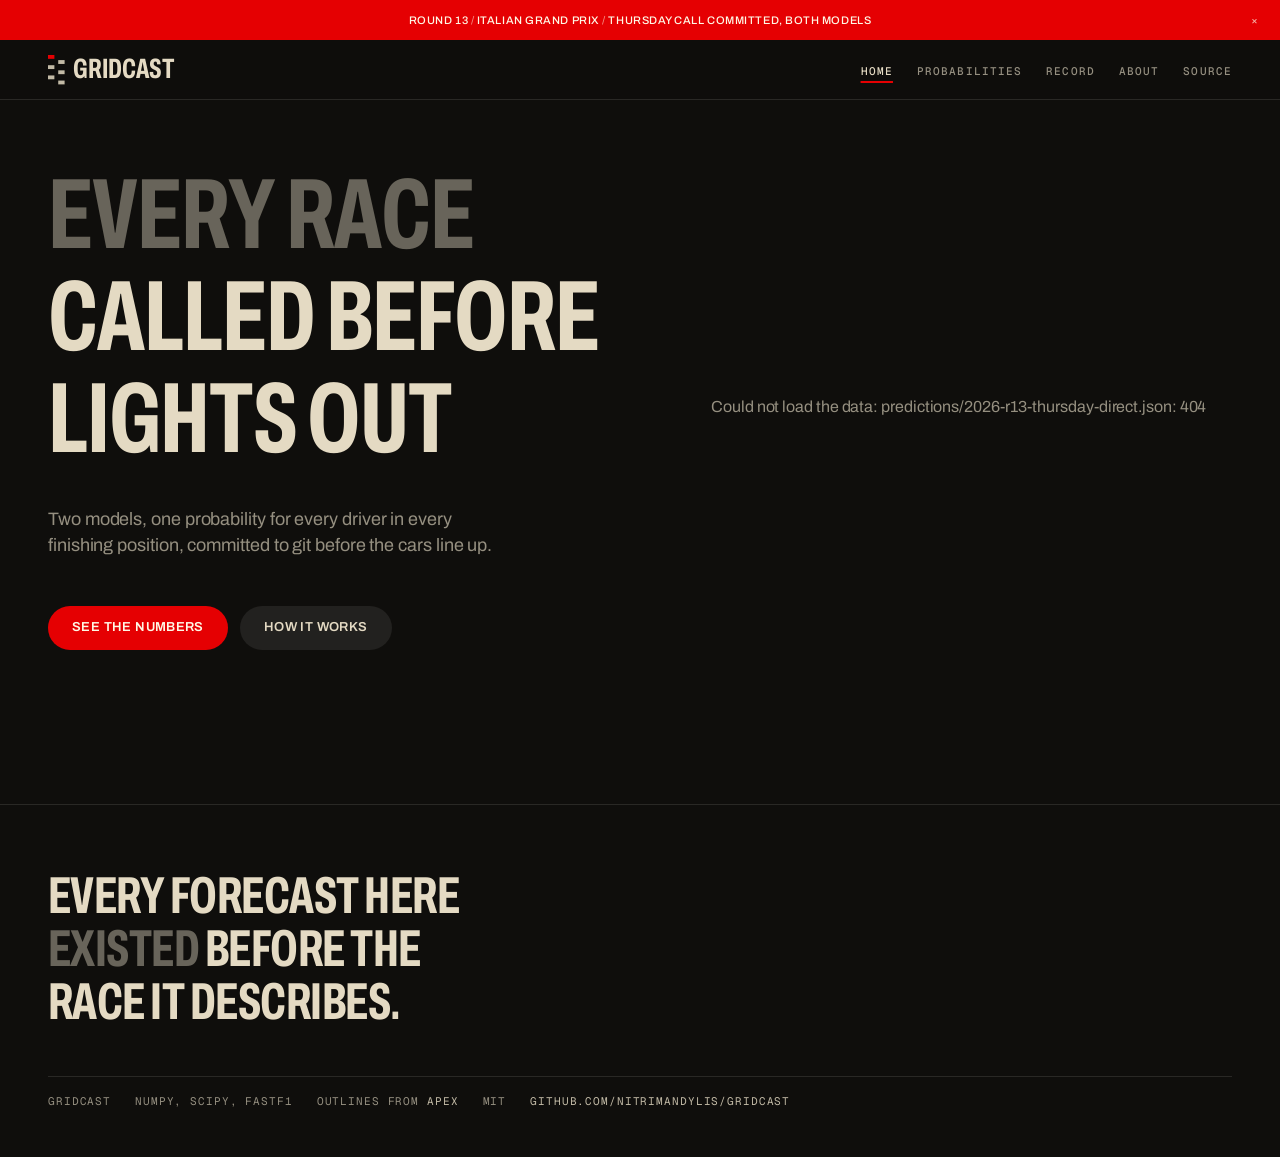
==== commit a02e17e9: "site: og image and social meta tags" ====
--- a/site/index.html
+++ b/site/index.html
@@ -5,6 +5,16 @@
 <meta name="viewport" content="width=device-width, initial-scale=1">
 <title>gridcast · F1 race probabilities, committed before lights out</title>
 <meta name="description" content="Two models predict every Formula 1 race before it starts. Every prediction is committed to git first.">
+<meta property="og:type" content="website">
+<meta property="og:site_name" content="gridcast">
+<meta property="og:title" content="gridcast · F1 race probabilities, committed before lights out">
+<meta property="og:description" content="Two models predict every Formula 1 race before it starts. Every prediction is committed to git first.">
+<meta property="og:url" content="https://nitrimandylis.github.io/gridcast/">
+<meta property="og:image" content="https://nitrimandylis.github.io/gridcast/og.png">
+<meta property="og:image:width" content="1200">
+<meta property="og:image:height" content="630">
+<meta property="og:image:alt" content="gridcast: every race, called before lights out.">
+<meta name="twitter:card" content="summary_large_image">
 <link rel="preconnect" href="https://fonts.googleapis.com">
 <link rel="preconnect" href="https://fonts.gstatic.com" crossorigin>
 <link href="https://fonts.googleapis.com/css2?family=Archivo:wdth,wght@62..125,400..700&family=Geist+Mono:wght@400..600&display=swap" rel="stylesheet">
--- a/site/style.css
+++ b/site/style.css
@@ -679,11 +679,13 @@
 }
 .fig tbody tr:hover td.d { background: var(--color-paper-4); }
 .fig td.c div {
-  /* the cell takes whatever width the table hands it and stays square, so
-     twenty positions fill the spine at any window size */
+  /* the cell takes whatever width the table hands it, so twenty positions
+     fill the spine at any window size. The height is fixed and shorter than
+     the width on purpose: twenty-two square rows made the card taller than
+     the screen, and a heatmap reads the same from a rectangle. */
   width: 100%;
-  min-width: 22px;
-  aspect-ratio: 1;
+  min-width: 20px;
+  height: 22px;
   border-radius: var(--radius-cell);
   background: color-mix(in oklab, var(--color-accent) calc(var(--f) * 100%), var(--color-paper-3));
 }
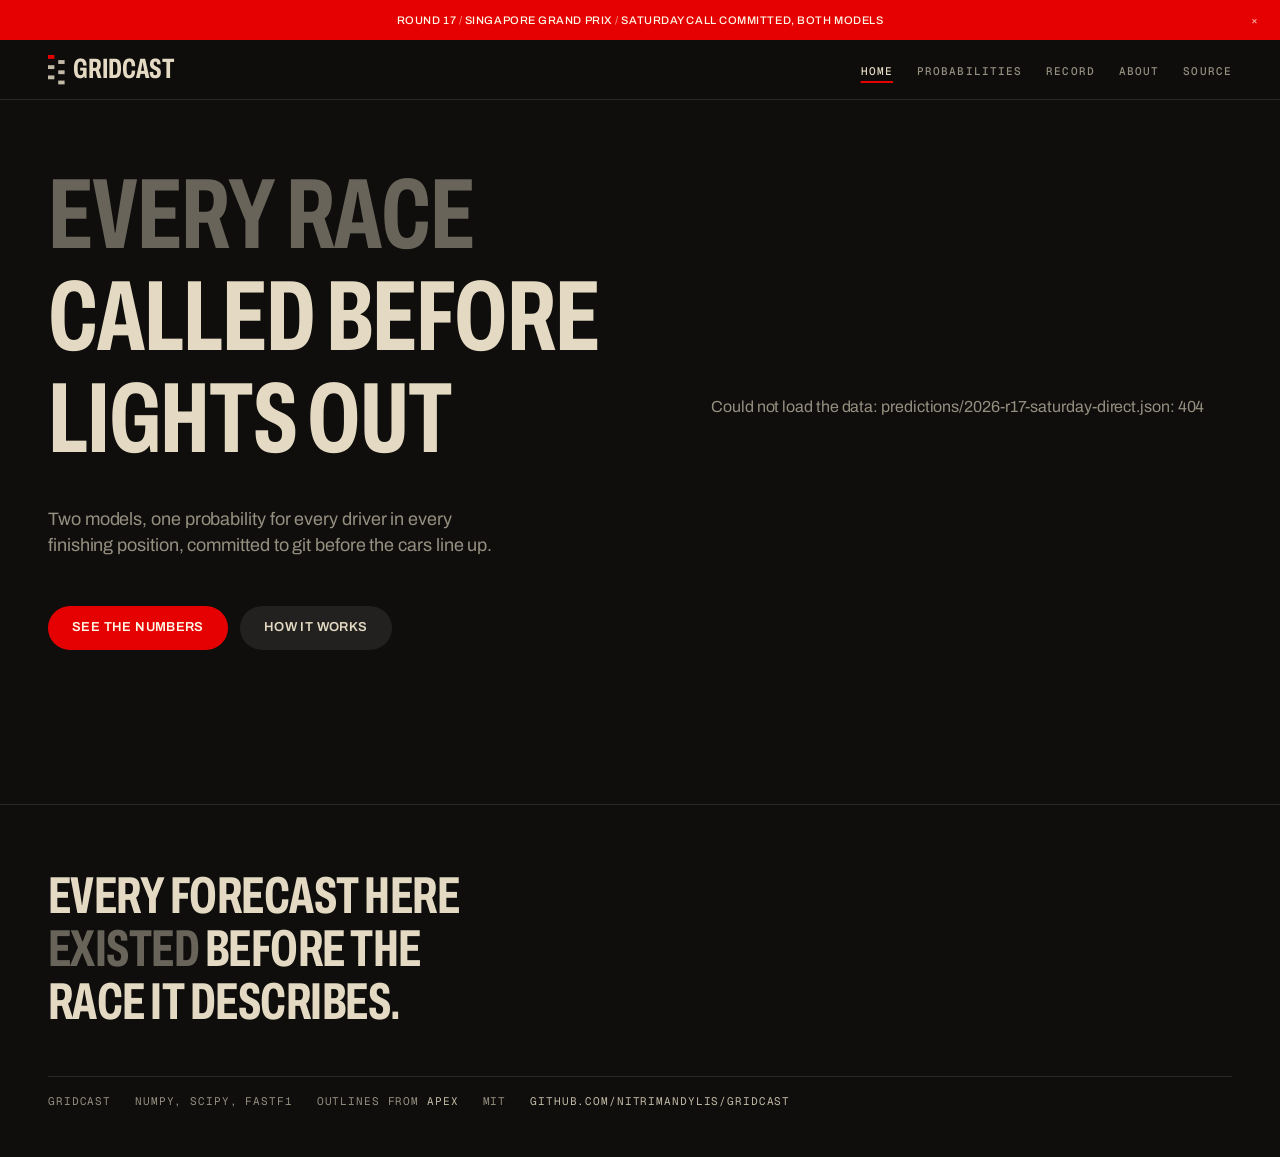
==== commit 7c305917: "move to gridcast.nicktrim.com" ====
--- a/site/index.html
+++ b/site/index.html
@@ -9,8 +9,8 @@
 <meta property="og:site_name" content="gridcast">
 <meta property="og:title" content="gridcast · F1 race probabilities, committed before lights out">
 <meta property="og:description" content="Two models predict every Formula 1 race before it starts. Every prediction is committed to git first.">
-<meta property="og:url" content="https://nitrimandylis.github.io/gridcast/">
-<meta property="og:image" content="https://nitrimandylis.github.io/gridcast/og.png">
+<meta property="og:url" content="https://gridcast.nicktrim.com/">
+<meta property="og:image" content="https://gridcast.nicktrim.com/og.png">
 <meta property="og:image:width" content="1200">
 <meta property="og:image:height" content="630">
 <meta property="og:image:alt" content="gridcast: every race, called before lights out.">
--- a/site/style.css
+++ b/site/style.css
@@ -622,6 +622,101 @@
 .stamps b { color: var(--color-ink-2); font-weight: 600; text-transform: uppercase; letter-spacing: 0.05em; }
 .stamps code { color: var(--color-ink-2); }
 
+/* ---- predicted order · starting-grid formation ---------------------------
+   The staggered two-column formation: odd positions (P1, P3, P5) sit left,
+   even positions (P2, P4, P6) indent right, like a real F1 starting grid. */
+
+.grid-panel {
+  margin-top: var(--space-xl);
+  padding: var(--space-lg);
+  background: var(--color-paper-2);
+  border: var(--rule-hair) solid var(--color-rule);
+  border-radius: var(--radius-card);
+}
+
+.grid-controls {
+  display: flex;
+  align-items: center;
+  gap: var(--space-md);
+  margin-bottom: var(--space-lg);
+}
+
+.grid-view[data-active="combined"] .grid-split { display: none; }
+.grid-view[data-active="split"] .grid-combined { display: none; }
+
+.grid-split {
+  display: grid;
+  grid-template-columns: 1fr 1fr;
+  gap: var(--space-2xl);
+}
+
+.grid-label {
+  font-family: var(--font-data);
+  font-size: var(--text-xs);
+  letter-spacing: 0.12em;
+  text-transform: uppercase;
+  color: var(--color-muted);
+  padding-bottom: var(--space-sm);
+  border-bottom: var(--rule-hair) solid var(--color-rule);
+  margin-bottom: var(--space-md);
+}
+
+.grid-slots {
+  /* Single column, not a grid: the stagger is horizontal indent, not a second
+     column, so every slot has the same vertical gap regardless of side. */
+  display: flex;
+  flex-direction: column;
+  gap: var(--space-3xs);
+  max-width: 22rem;
+  margin: 0 auto;
+}
+
+.grid-slot {
+  display: flex;
+  align-items: center;
+  gap: var(--space-xs);
+  width: 42%;
+  padding: var(--space-xs) var(--space-sm);
+  background: var(--color-paper-3);
+  border-radius: var(--radius-cell);
+  transition: background var(--dur-micro) var(--ease-out);
+}
+.grid-slot:hover { background: var(--color-paper-4); }
+
+/* Left slots on the left edge, right slots on the right edge,
+   with clear space between them (100% - 42% - 42% = 16% gap). */
+.grid-slot.left  { align-self: flex-start; }
+.grid-slot.right { align-self: flex-end; }
+
+.grid-pos {
+  font-family: var(--font-data);
+  font-variant-numeric: tabular-nums;
+  font-size: var(--text-xs);
+  color: var(--color-muted);
+  min-width: 2rem;
+}
+
+.grid-driver {
+  font-family: var(--font-data);
+  font-size: var(--text-sm);
+  letter-spacing: 0.04em;
+  color: var(--color-ink);
+}
+
+/* Pole: accent fill, matching the logo's red first block. */
+.grid-slot.left:first-child {
+  background: var(--color-accent);
+}
+.grid-slot.left:first-child .grid-pos { color: var(--color-accent-ink); opacity: 0.7; }
+.grid-slot.left:first-child .grid-driver { color: var(--color-accent-ink); }
+.grid-slot.left:first-child .stripe { background: var(--color-accent-ink); opacity: 0.4; }
+.grid-slot.left:first-child:hover { background: var(--color-accent-text); }
+
+@media (max-width: 46rem) {
+  .grid-split { grid-template-columns: 1fr; gap: var(--space-xl); }
+  .grid-slots { max-width: 18rem; gap: var(--space-3xs) var(--space-xl); }
+}
+
 /* One specimen per row. A 20x20 matrix needs the whole spine; side by side
    the two cards were 520px each and both scrolled internally, which defeats
    the point of showing the matrix at all. */
@@ -877,6 +972,14 @@
   text-transform: uppercase;
   color: var(--color-muted);
 }
+.pend {
+  font-size: var(--text-xs);
+  letter-spacing: 0.1em;
+  text-transform: uppercase;
+  color: var(--color-muted);
+}
+.rec-figs.figs { margin: var(--space-md) 0 var(--space-lg); }
+.fig td.c.actual div { box-shadow: inset 0 0 0 2px var(--color-ink); }
 
 .drivers { padding: var(--space-md) 0 var(--space-lg); }
 .drv {
@@ -1096,7 +1199,7 @@
 
 /* The JS-rendered blocks land after a fetch; without an entrance they pop in.
    Same rise primitive, short stagger, opacity and transform only. */
-.panel, .call, .tally > div, .fig, .standings .col {
+.panel, .call, .tally > div, .fig, .grid-panel, .standings .col {
   animation: rise var(--dur-long) var(--ease-out) both;
 }
 .tally > div:nth-child(2), .fig:nth-child(2), .standings .col:nth-child(2) { animation-delay: 60ms; }
